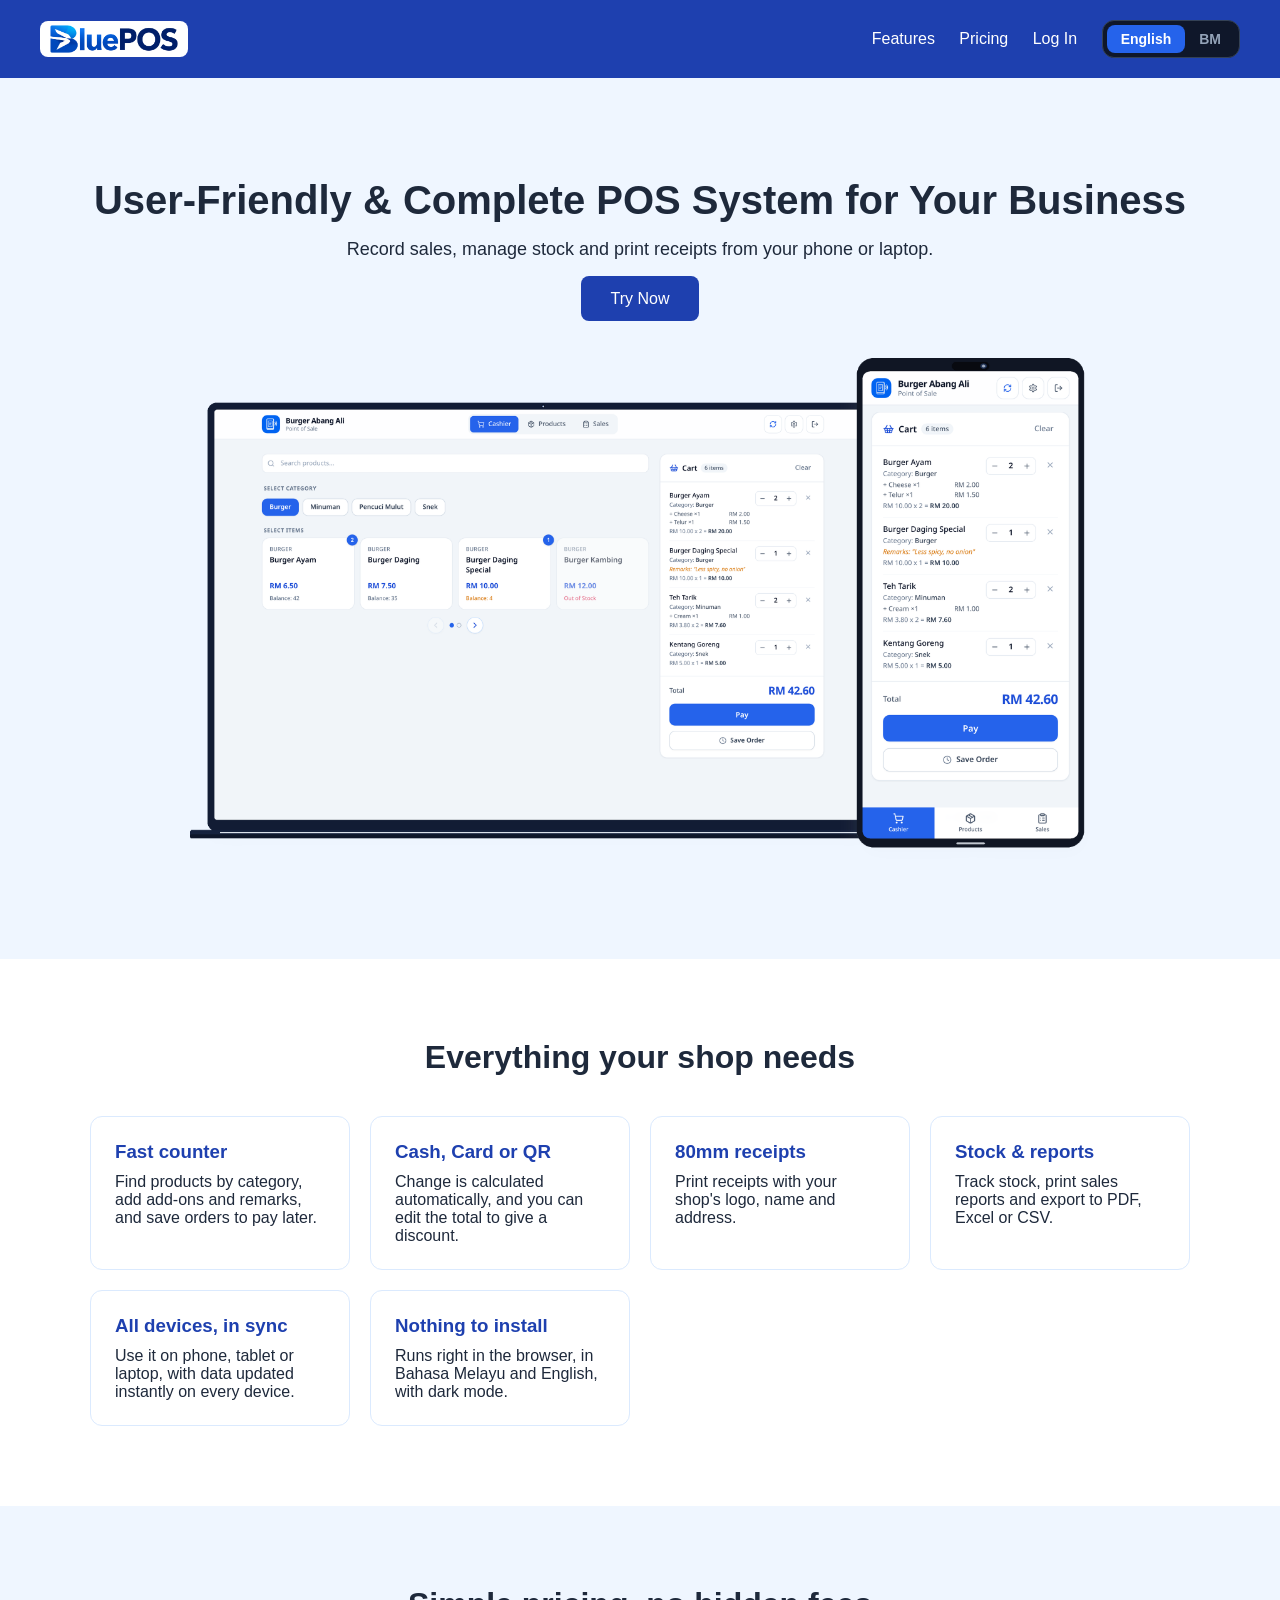
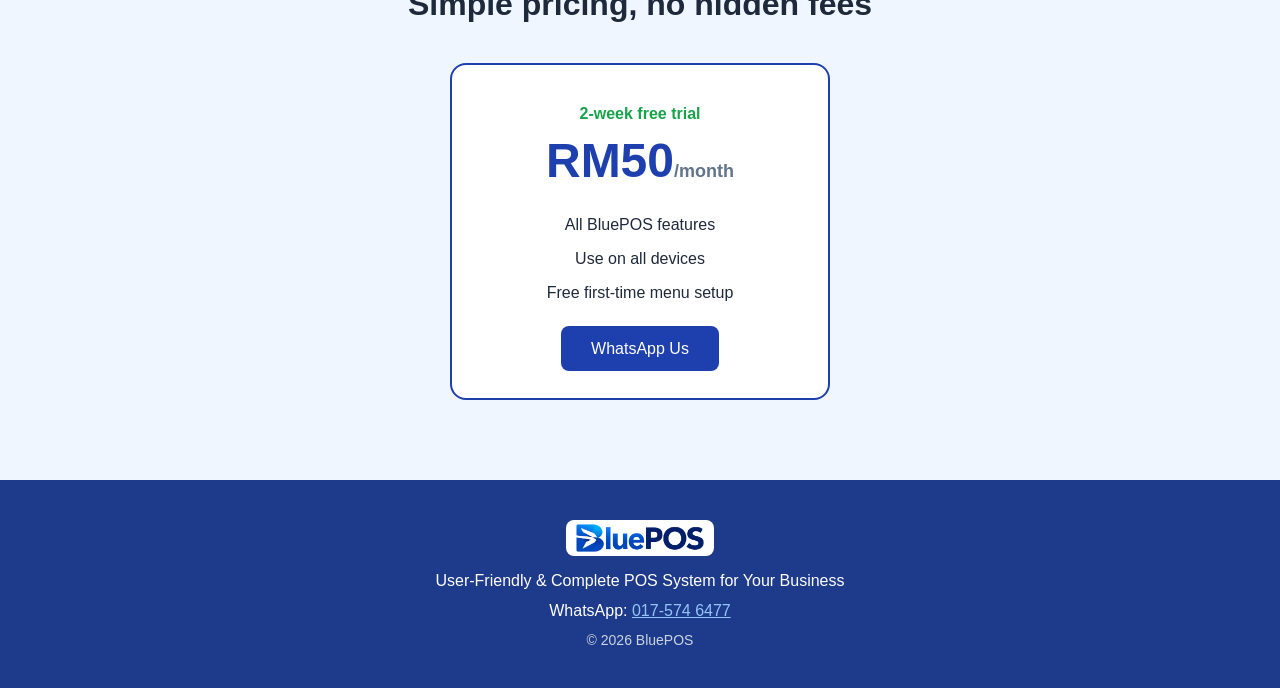
==== index.html @ 824d568f "Update index.html" ====
<!DOCTYPE html>
<html lang="ms">
<head>
  <meta charset="UTF-8">
  <meta name="viewport" content="width=device-width, initial-scale=1.0">
  <title>BluePOS Website</title>
  <link rel="icon" type="image/png" href="images/favicon.png">
  <meta name="description" content="User-Friendly & Complete POS System for Your Business">
  <meta property="og:title" content="BluePOS - User-Friendly & Complete POS System">
  <meta property="og:description" content="Record sales, manage stock and print receipts. Free 2-week trial.">
  <meta property="og:image" content="https://bluepos-website.pages.dev/images/favicon.png">
  <meta property="og:url" content="https://bluepos-website.pages.dev">
  <meta property="og:type" content="website">
  <link rel="stylesheet" href="style.css">
</head>
<body>

  <header>
    <a href="#" class="link-logo">
      <img src="images/bluepos-wordmark.png" alt="BluePOS" class="logo">
    </a>
    <nav>
      <a href="#ciri" data-ms="Ciri-ciri" data-en="Features">Ciri-ciri</a>
      <a href="#harga" data-ms="Harga" data-en="Pricing">Harga</a>
      <a href="https://bluepos.pages.dev/" data-ms="Log Masuk" data-en="Log In">Log Masuk</a>
      <div class="pilih-bahasa">
        <button data-lang="en">English</button>
        <button data-lang="ms">BM</button>
      </div>
    </nav>
  </header>

  <section class="hero">
    <h1 data-ms="Sistem POS Mesra Pengguna & Lengkap untuk Bisnes Anda" data-en="User-Friendly & Complete POS System for Your Business">Sistem POS Mesra Pengguna &amp; Lengkap untuk Bisnes Anda</h1>
    <p data-ms="Rekod jualan, urus stok dan cetak resit terus dari telefon atau laptop." data-en="Record sales, manage stock and print receipts from your phone or laptop.">Rekod jualan, urus stok dan cetak resit terus dari telefon atau laptop.</p>
    <a href="https://bluepos.pages.dev/" class="butang" data-ms="Cuba Sekarang" data-en="Try Now">Cuba Sekarang</a>
    <img src="images/hero-devices-en.png" data-src-ms="images/hero-devices.png" data-src-en="images/hero-devices-en.png" alt="BluePOS on laptop and phone" class="gambar-hero">
  </section>

  <section id="ciri" class="ciri">
    <h2 data-ms="Semua yang kedai awak perlukan" data-en="Everything your shop needs">Semua yang kedai awak perlukan</h2>
    <div class="grid">
      <div class="kotak">
        <h3 data-ms="Kaunter pantas" data-en="Fast counter">Kaunter pantas</h3>
        <p data-ms="Cari produk ikut kategori, tambah add-on dan catatan, dan simpan pesanan untuk bayar kemudian." data-en="Find products by category, add add-ons and remarks, and save orders to pay later.">Cari produk ikut kategori, tambah add-on dan catatan, dan simpan pesanan untuk bayar kemudian.</p>
      </div>
      <div class="kotak">
        <h3 data-ms="Tunai, Kad atau QR" data-en="Cash, Card or QR">Tunai, Kad atau QR</h3>
        <p data-ms="Baki dikira automatik, dan awak boleh ubah jumlah untuk beri diskaun." data-en="Change is calculated automatically, and you can edit the total to give a discount.">Baki dikira automatik, dan awak boleh ubah jumlah untuk beri diskaun.</p>
      </div>
      <div class="kotak">
        <h3 data-ms="Resit 80mm" data-en="80mm receipts">Resit 80mm</h3>
        <p data-ms="Cetak resit dengan logo, nama dan alamat kedai awak." data-en="Print receipts with your shop's logo, name and address.">Cetak resit dengan logo, nama dan alamat kedai awak.</p>
      </div>
      <div class="kotak">
        <h3 data-ms="Stok & laporan" data-en="Stock & reports">Stok &amp; laporan</h3>
        <p data-ms="Pantau baki stok, cetak laporan jualan dan export ke PDF, Excel atau CSV." data-en="Track stock, print sales reports and export to PDF, Excel or CSV.">Pantau baki stok, cetak laporan jualan dan export ke PDF, Excel atau CSV.</p>
      </div>
      <div class="kotak">
        <h3 data-ms="Semua peranti, serentak" data-en="All devices, in sync">Semua peranti, serentak</h3>
        <p data-ms="Guna di telefon, tablet atau laptop, dan data dikemas kini terus di semua peranti." data-en="Use it on phone, tablet or laptop, with data updated instantly on every device.">Guna di telefon, tablet atau laptop, dan data dikemas kini terus di semua peranti.</p>
      </div>
      <div class="kotak">
        <h3 data-ms="Tak perlu install" data-en="Nothing to install">Tak perlu install</h3>
        <p data-ms="Buka terus dalam browser, ada Bahasa Melayu dan English, dan ada mod gelap." data-en="Runs right in the browser, in Bahasa Melayu and English, with dark mode.">Buka terus dalam browser, ada Bahasa Melayu dan English, dan ada mod gelap.</p>
      </div>
    </div>
  </section>

  <section id="harga" class="harga">
    <h2 data-ms="Harga mudah, tiada caj tersembunyi" data-en="Simple pricing, no hidden fees">Harga mudah, tiada caj tersembunyi</h2>
    <div class="kad-harga">
      <p class="percuma" data-ms="Percubaan percuma 2 minggu" data-en="2-week free trial">Percubaan percuma 2 minggu</p>
      <p class="nilai">RM50<span data-ms="/bulan" data-en="/month">/bulan</span></p>
      <ul>
        <li data-ms="Semua ciri BluePOS" data-en="All BluePOS features">Semua ciri BluePOS</li>
        <li data-ms="Guna di semua peranti" data-en="Use on all devices">Guna di semua peranti</li>
        <li data-ms="Setup menu kali pertama secara percuma" data-en="Free first-time menu setup">Setup menu kali pertama secara percuma</li>
      </ul>
      <a href="https://wa.me/60175746477" class="butang" data-ms="WhatsApp Kami" data-en="WhatsApp Us">WhatsApp Kami</a>
    </div>
  </section>

  <footer>
    <img src="images/bluepos-wordmark.png" alt="BluePOS" class="logo">
    <p data-ms="Sistem POS Mesra Pengguna & Lengkap untuk Bisnes Anda" data-en="User-Friendly & Complete POS System for Your Business">Sistem POS Mesra Pengguna &amp; Lengkap untuk Bisnes Anda</p>
    <p>WhatsApp: <a href="https://wa.me/60175746477">017-574 6477</a></p>
    <p class="hakcipta">© 2026 BluePOS</p>
  </footer>

  <script src="script.js"></script>
</body>
</html>
---- style.css ----
* {
  margin: 0;
  padding: 0;
  box-sizing: border-box;
}

body {
  font-family: Arial, sans-serif;
  color: #1e293b;
}

header {
  display: flex;
  justify-content: space-between;
  align-items: center;
  padding: 20px 40px;
  background: #1e40af;
  color: white;
  position: sticky;
  top: 0;
  z-index: 100;
}

nav a {
  color: white;
  text-decoration: none;
  margin-left: 20px;
}

.pilih-bahasa {
  display: inline-flex;
  margin-left: 20px;
  background: #0f172a;
  border: 1px solid #334155;
  border-radius: 12px;
  padding: 4px;
}

.pilih-bahasa button {
  background: transparent;
  color: #94a3b8;
  border: none;
  padding: 6px 14px;
  border-radius: 8px;
  cursor: pointer;
  font-weight: bold;
  font-size: 14px;
}

.pilih-bahasa button.aktif {
  background: #2563eb;
  color: white;
}

.hero {
  text-align: center;
  padding: 100px 20px;
  background: #eff6ff;
}

.hero h1 {
  font-size: 40px;
  margin-bottom: 16px;
}

.hero p {
  font-size: 18px;
  margin-bottom: 30px;
}

.butang {
  background: #1e40af;
  color: white;
  padding: 14px 30px;
  border-radius: 8px;
  text-decoration: none;
}

.ciri {
  padding: 80px 40px;
  text-align: center;
}

.ciri h2 {
  font-size: 32px;
  margin-bottom: 40px;
}

.grid {
  display: grid;
  grid-template-columns: repeat(auto-fit, minmax(250px, 1fr));
  gap: 20px;
  max-width: 1100px;
  margin: 0 auto;
}

.kotak {
  background: white;
  border: 1px solid #dbeafe;
  border-radius: 12px;
  padding: 24px;
  text-align: left;
}

.kotak h3 {
  color: #1e40af;
  margin-bottom: 10px;
}
.logo {
  height: 36px;
  background: white;
  padding: 4px 10px;
  border-radius: 8px;
}

.gambar-hero {
  display: block;
  max-width: 900px;
  width: 100%;
  margin: 50px auto 0;
}
.harga {
  padding: 80px 20px;
  text-align: center;
  background: #eff6ff;
}

.harga h2 {
  font-size: 32px;
  margin-bottom: 40px;
}

.kad-harga {
  background: white;
  max-width: 380px;
  margin: 0 auto;
  padding: 40px 30px;
  border-radius: 16px;
  border: 2px solid #1e40af;
}

.percuma {
  color: #16a34a;
  font-weight: bold;
  margin-bottom: 10px;
}

.nilai {
  font-size: 48px;
  font-weight: bold;
  color: #1e40af;
  margin-bottom: 20px;
}

.nilai span {
  font-size: 18px;
  color: #64748b;
}

.kad-harga ul {
  list-style: none;
  margin-bottom: 30px;
}

.kad-harga li {
  padding: 8px 0;
}
footer {
  background: #1e3a8a;
  color: white;
  text-align: center;
  padding: 40px 20px;
}

footer p {
  margin-top: 12px;
}

footer a {
  color: #93c5fd;
}

.hakcipta {
  font-size: 14px;
  color: #cbd5e1;
}
html {
  scroll-behavior: smooth;
}

.link-logo {
  display: flex;
}
@media (max-width: 700px) {
  header {
    padding: 12px 16px;
  }

  nav {
    display: flex;
    align-items: center;
  }

  nav a {
    display: none;
  }

  .logo {
    height: 30px;
  }

  .pilih-bahasa {
    margin-left: 0;
  }

  .pilih-bahasa button {
    padding: 5px 10px;
    font-size: 13px;
  }

  .hero {
    padding: 60px 20px;
  }

  .hero h1 {
    font-size: 30px;
  }
}
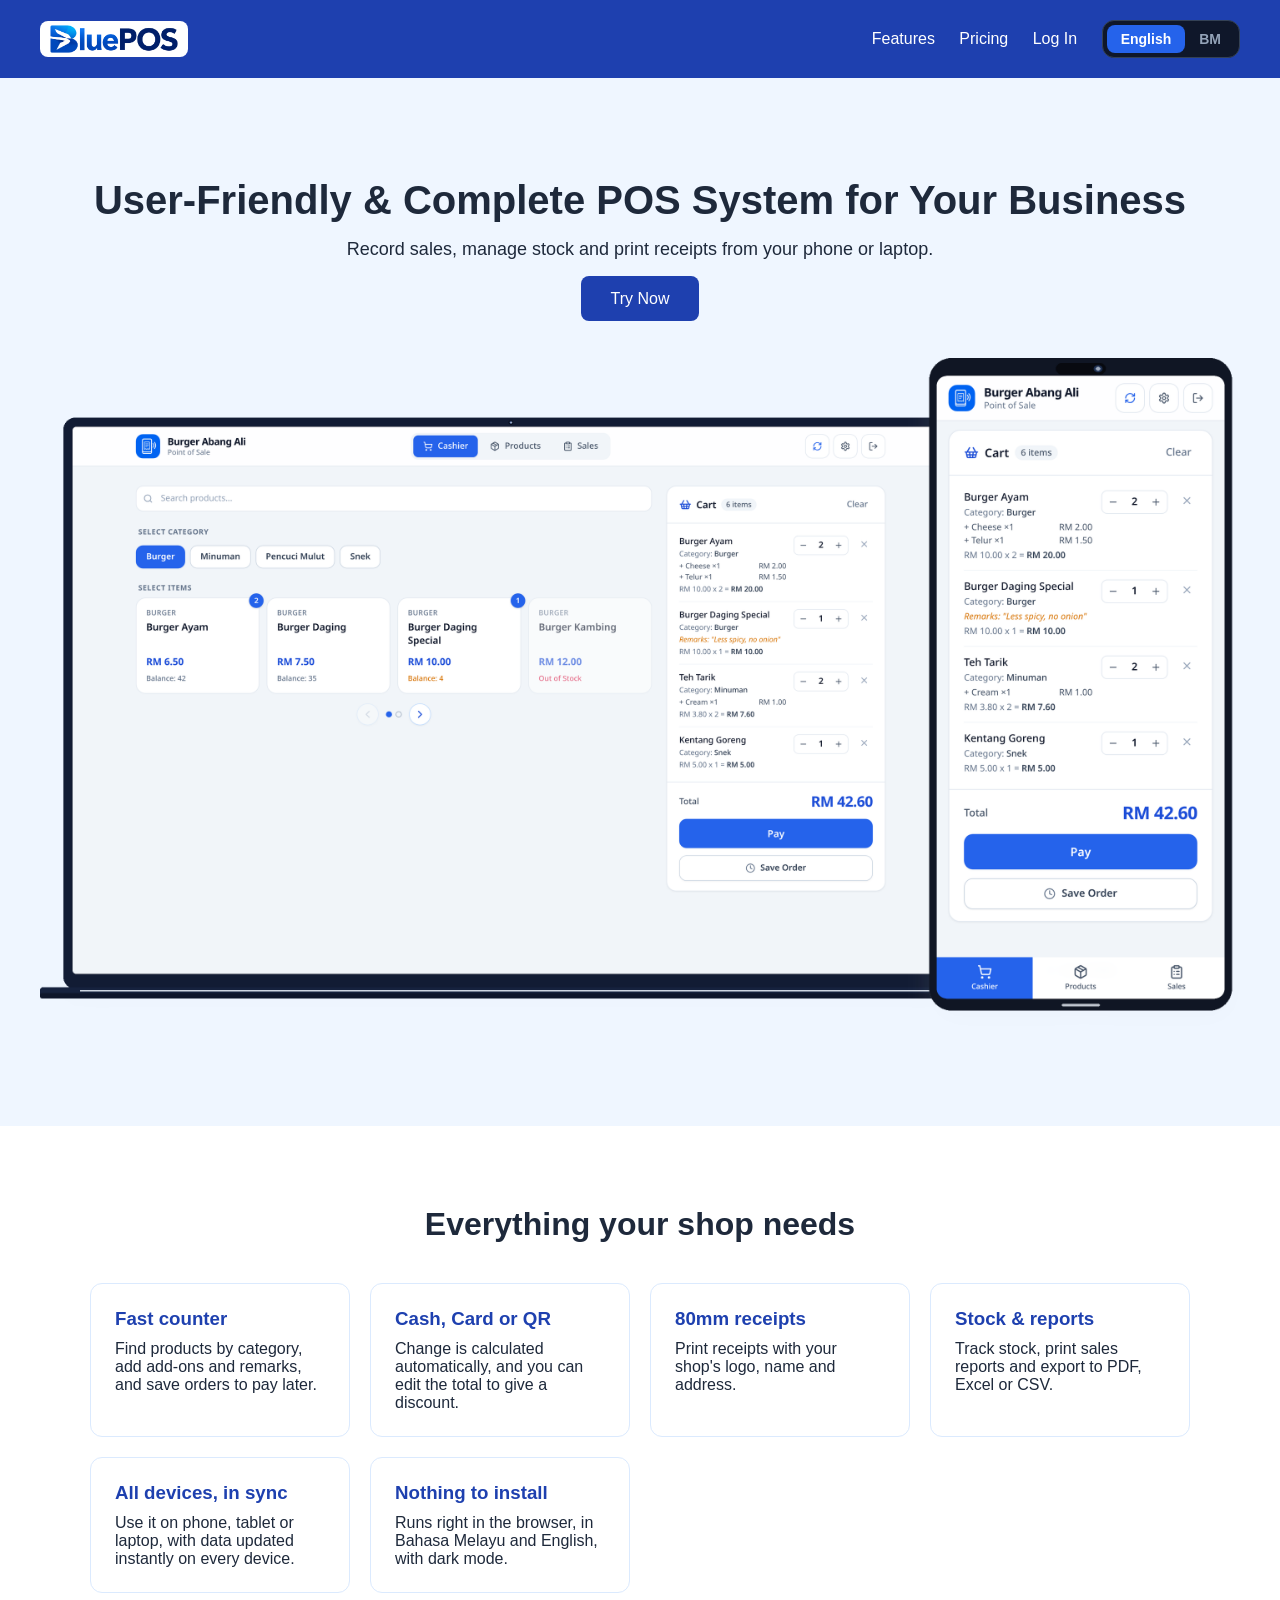
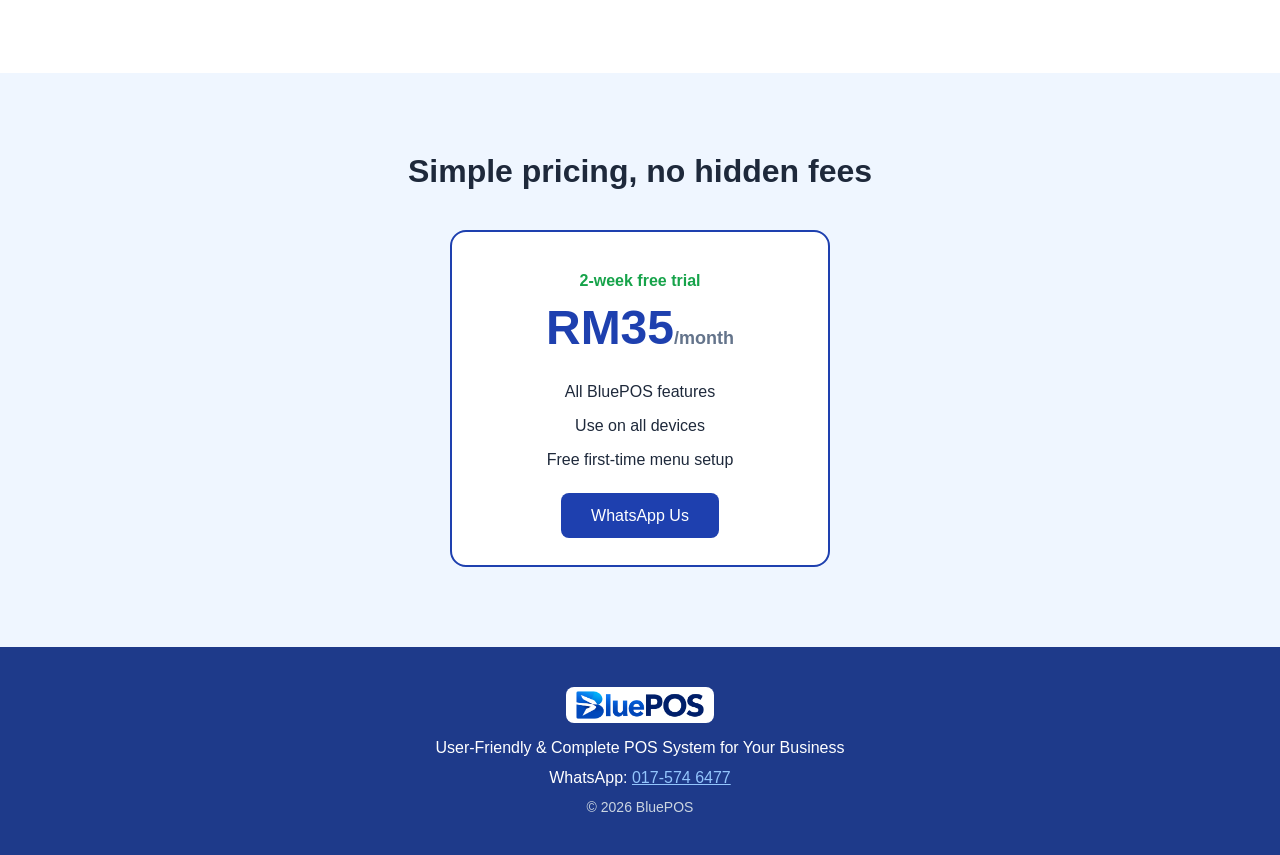
==== commit 870a4c41: "Update index.html" ====
--- a/index.html
+++ b/index.html
@@ -71,7 +71,7 @@
     <h2 data-ms="Harga mudah, tiada caj tersembunyi" data-en="Simple pricing, no hidden fees">Harga mudah, tiada caj tersembunyi</h2>
     <div class="kad-harga">
       <p class="percuma" data-ms="Percubaan percuma 2 minggu" data-en="2-week free trial">Percubaan percuma 2 minggu</p>
-      <p class="nilai">RM50<span data-ms="/bulan" data-en="/month">/bulan</span></p>
+      <p class="nilai">RM35<span data-ms="/bulan" data-en="/month">/bulan</span></p>
       <ul>
         <li data-ms="Semua ciri BluePOS" data-en="All BluePOS features">Semua ciri BluePOS</li>
         <li data-ms="Guna di semua peranti" data-en="Use on all devices">Guna di semua peranti</li>
--- a/style.css
+++ b/style.css
@@ -115,7 +115,7 @@
 
 .gambar-hero {
   display: block;
-  max-width: 900px;
+  max-width: 1200px;
   width: 100%;
   margin: 50px auto 0;
 }
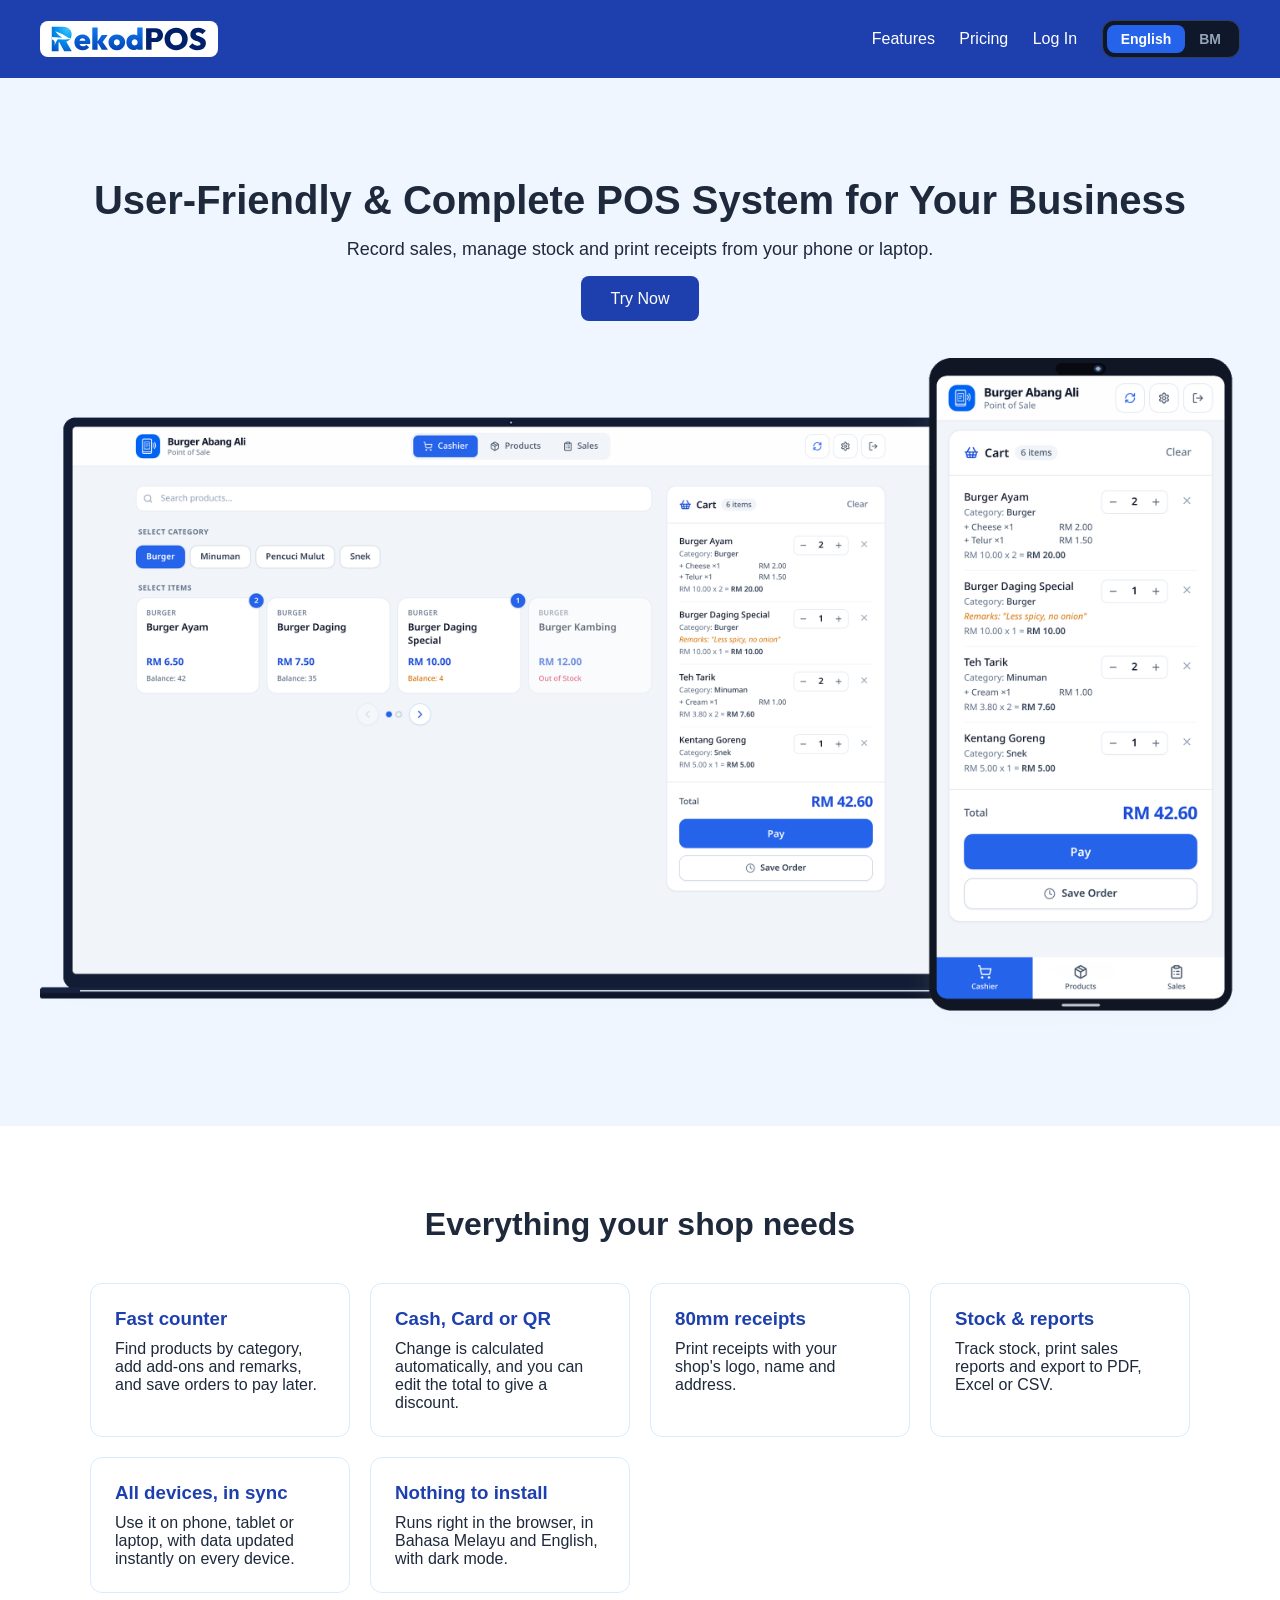
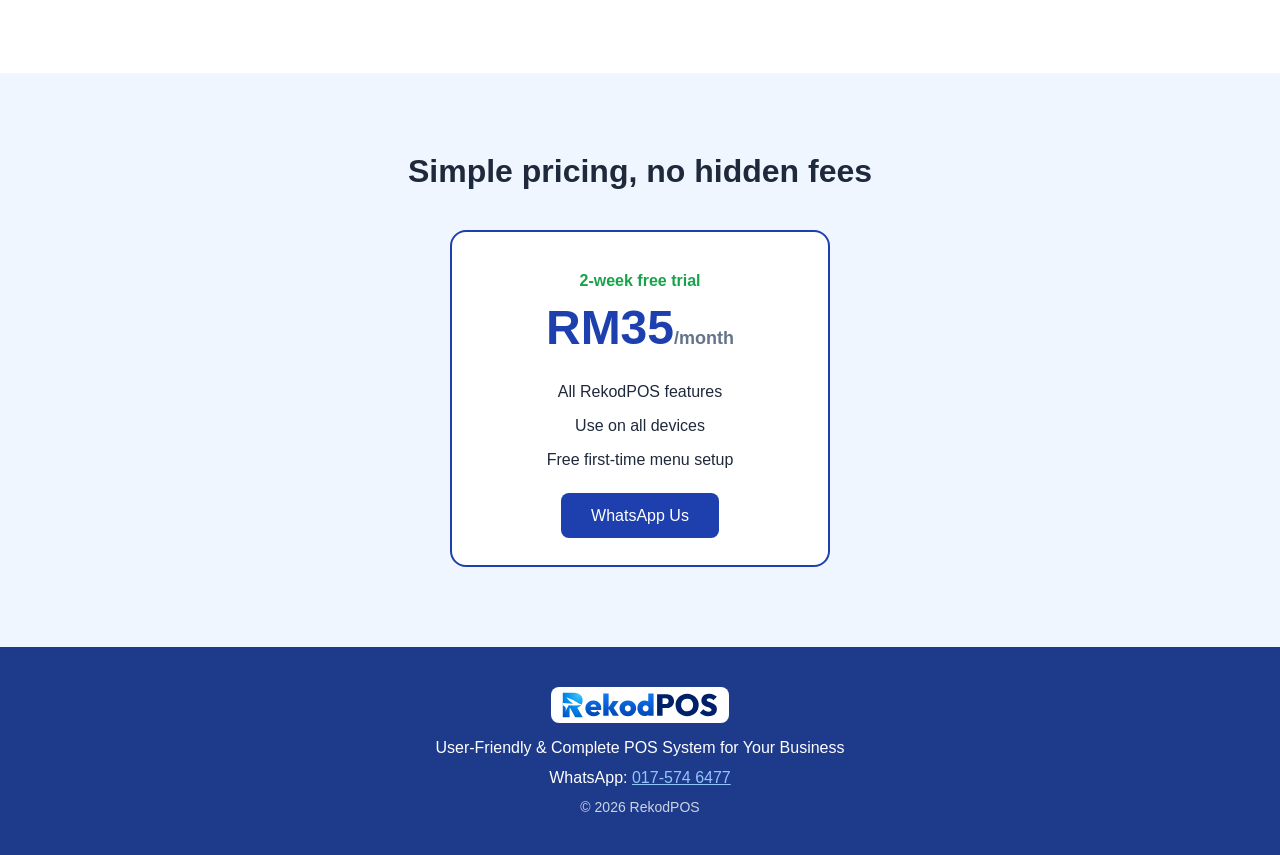
==== commit 15a5d586: "Rebrand the marketing site from BluePOS to RekodPOS. Swap the visible name, logos, favicons, and app" ====
--- a/index.html
+++ b/index.html
@@ -3,12 +3,15 @@
 <head>
   <meta charset="UTF-8">
   <meta name="viewport" content="width=device-width, initial-scale=1.0">
-  <title>BluePOS Website</title>
-  <link rel="icon" type="image/png" href="images/favicon.png">
+  <title>RekodPOS Website</title>
+  <link rel="icon" href="images/favicon.ico" sizes="any">
+  <link rel="icon" type="image/png" sizes="32x32" href="images/favicon-32.png">
+  <link rel="icon" type="image/svg+xml" href="images/rekodpos-icon.svg">
+  <link rel="apple-touch-icon" href="images/apple-touch-icon.png">
   <meta name="description" content="User-Friendly & Complete POS System for Your Business">
-  <meta property="og:title" content="BluePOS - User-Friendly & Complete POS System">
+  <meta property="og:title" content="RekodPOS - User-Friendly & Complete POS System">
   <meta property="og:description" content="Record sales, manage stock and print receipts. Free 2-week trial.">
-  <meta property="og:image" content="https://bluepos-website.pages.dev/images/favicon.png">
+  <meta property="og:image" content="https://bluepos-website.pages.dev/images/logo-512.png">
   <meta property="og:url" content="https://bluepos-website.pages.dev">
   <meta property="og:type" content="website">
   <link rel="stylesheet" href="style.css">
@@ -17,12 +20,12 @@
 
   <header>
     <a href="#" class="link-logo">
-      <img src="images/bluepos-wordmark.png" alt="BluePOS" class="logo">
+      <img src="images/rekodpos-wordmark-light.svg" alt="RekodPOS" class="logo">
     </a>
     <nav>
       <a href="#ciri" data-ms="Ciri-ciri" data-en="Features">Ciri-ciri</a>
       <a href="#harga" data-ms="Harga" data-en="Pricing">Harga</a>
-      <a href="https://bluepos.pages.dev/" data-ms="Log Masuk" data-en="Log In">Log Masuk</a>
+      <a href="https://rekodpos.vercel.app" data-ms="Log Masuk" data-en="Log In">Log Masuk</a>
       <div class="pilih-bahasa">
         <button data-lang="en">English</button>
         <button data-lang="ms">BM</button>
@@ -33,8 +36,8 @@
   <section class="hero">
     <h1 data-ms="Sistem POS Mesra Pengguna & Lengkap untuk Bisnes Anda" data-en="User-Friendly & Complete POS System for Your Business">Sistem POS Mesra Pengguna &amp; Lengkap untuk Bisnes Anda</h1>
     <p data-ms="Rekod jualan, urus stok dan cetak resit terus dari telefon atau laptop." data-en="Record sales, manage stock and print receipts from your phone or laptop.">Rekod jualan, urus stok dan cetak resit terus dari telefon atau laptop.</p>
-    <a href="https://bluepos.pages.dev/" class="butang" data-ms="Cuba Sekarang" data-en="Try Now">Cuba Sekarang</a>
-    <img src="images/hero-devices-en.png" data-src-ms="images/hero-devices.png" data-src-en="images/hero-devices-en.png" alt="BluePOS on laptop and phone" class="gambar-hero">
+    <a href="https://rekodpos.vercel.app" class="butang" data-ms="Cuba Sekarang" data-en="Try Now">Cuba Sekarang</a>
+    <img src="images/hero-devices-en.png" data-src-ms="images/hero-devices.png" data-src-en="images/hero-devices-en.png" alt="RekodPOS on laptop and phone" class="gambar-hero">
   </section>
 
   <section id="ciri" class="ciri">
@@ -73,7 +76,7 @@
       <p class="percuma" data-ms="Percubaan percuma 2 minggu" data-en="2-week free trial">Percubaan percuma 2 minggu</p>
       <p class="nilai">RM35<span data-ms="/bulan" data-en="/month">/bulan</span></p>
       <ul>
-        <li data-ms="Semua ciri BluePOS" data-en="All BluePOS features">Semua ciri BluePOS</li>
+        <li data-ms="Semua ciri RekodPOS" data-en="All RekodPOS features">Semua ciri RekodPOS</li>
         <li data-ms="Guna di semua peranti" data-en="Use on all devices">Guna di semua peranti</li>
         <li data-ms="Setup menu kali pertama secara percuma" data-en="Free first-time menu setup">Setup menu kali pertama secara percuma</li>
       </ul>
@@ -82,10 +85,10 @@
   </section>
 
   <footer>
-    <img src="images/bluepos-wordmark.png" alt="BluePOS" class="logo">
+    <img src="images/rekodpos-wordmark-light.svg" alt="RekodPOS" class="logo">
     <p data-ms="Sistem POS Mesra Pengguna & Lengkap untuk Bisnes Anda" data-en="User-Friendly & Complete POS System for Your Business">Sistem POS Mesra Pengguna &amp; Lengkap untuk Bisnes Anda</p>
     <p>WhatsApp: <a href="https://wa.me/60175746477">017-574 6477</a></p>
-    <p class="hakcipta">© 2026 BluePOS</p>
+    <p class="hakcipta">© 2026 RekodPOS</p>
   </footer>
 
   <script src="script.js"></script>
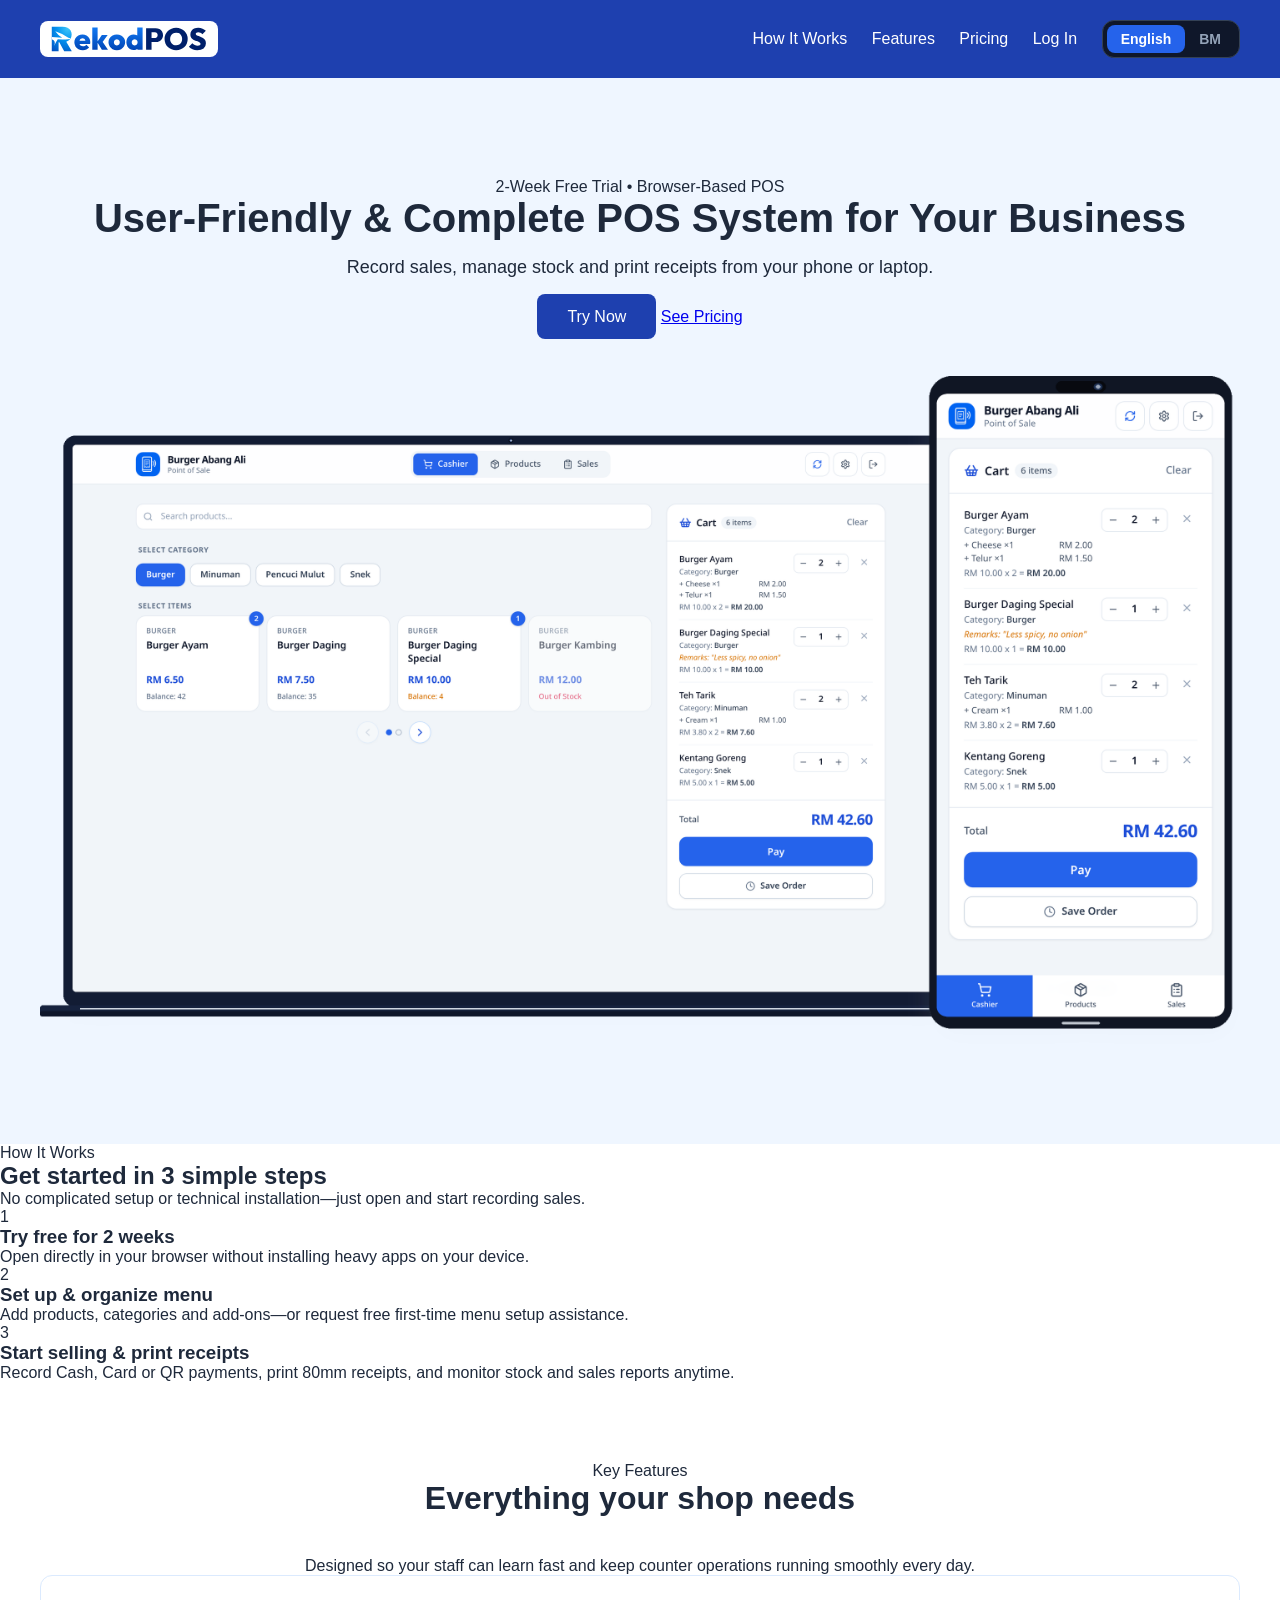
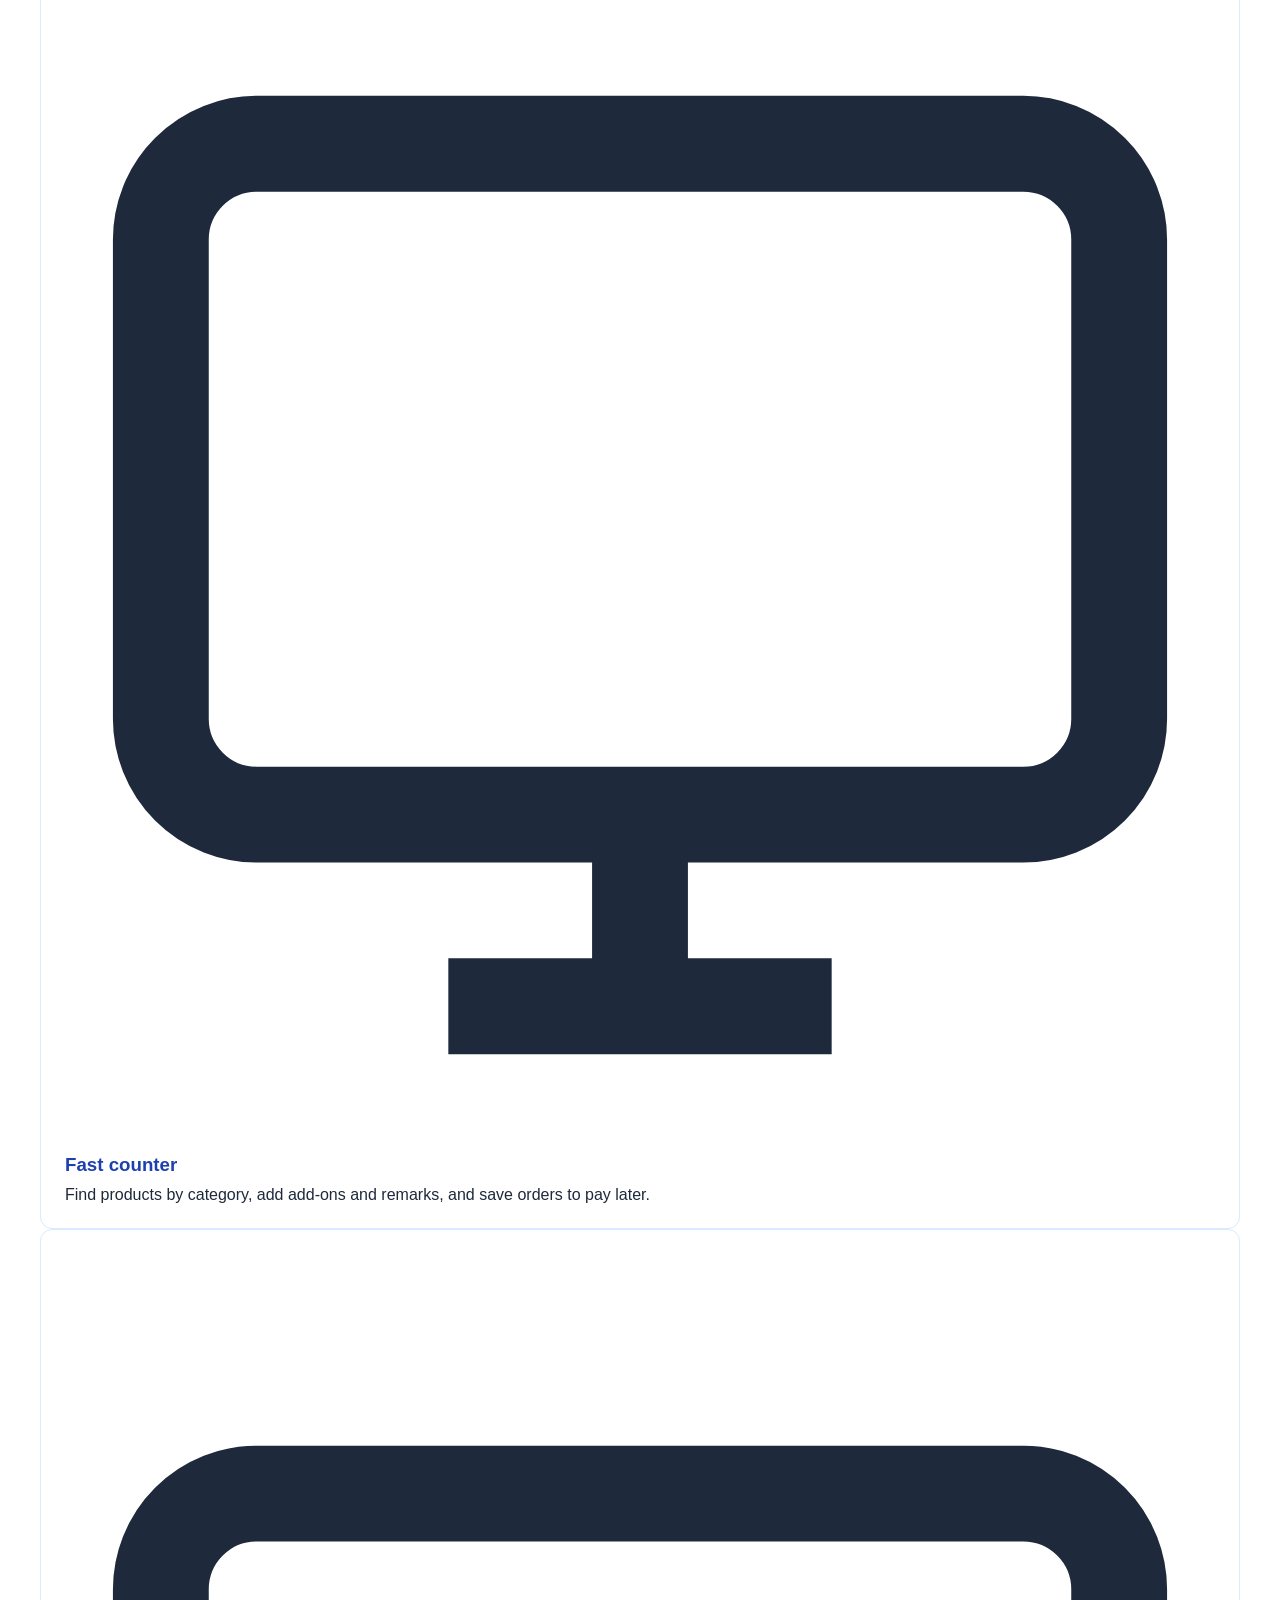
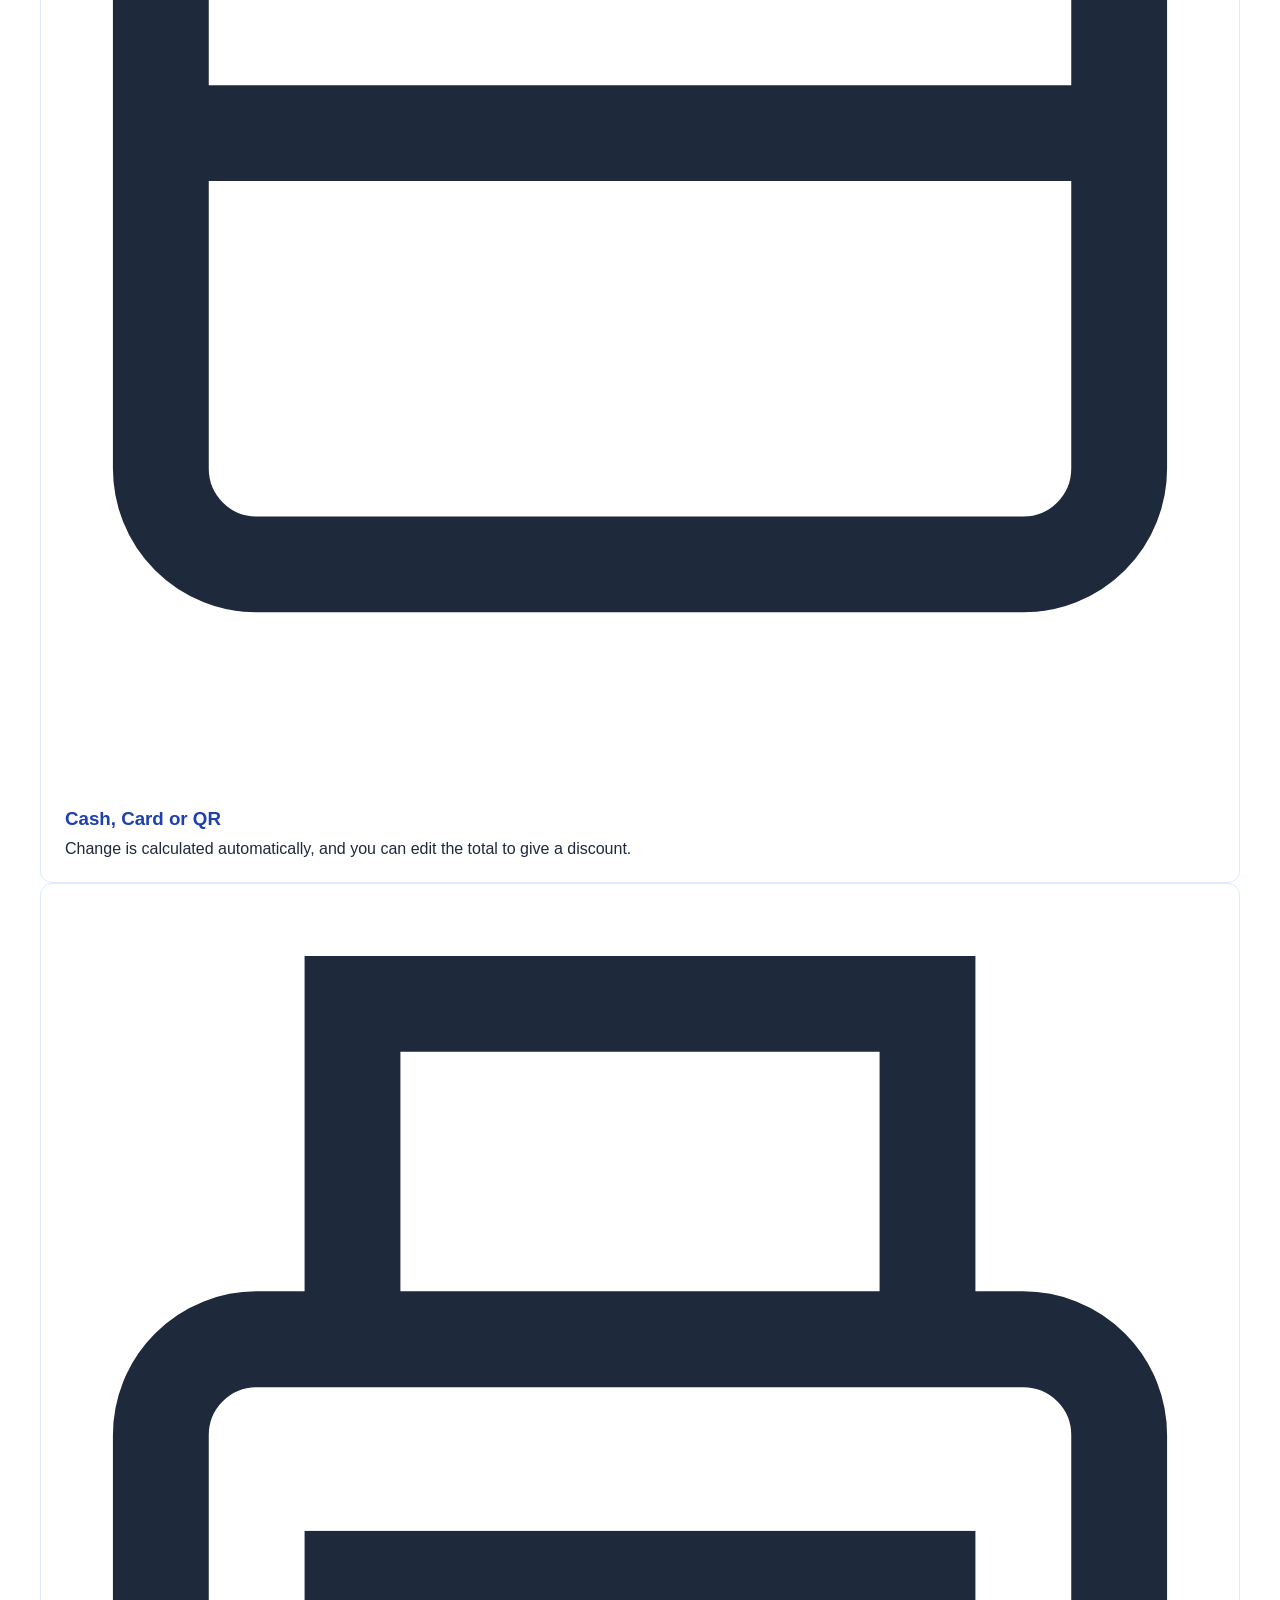
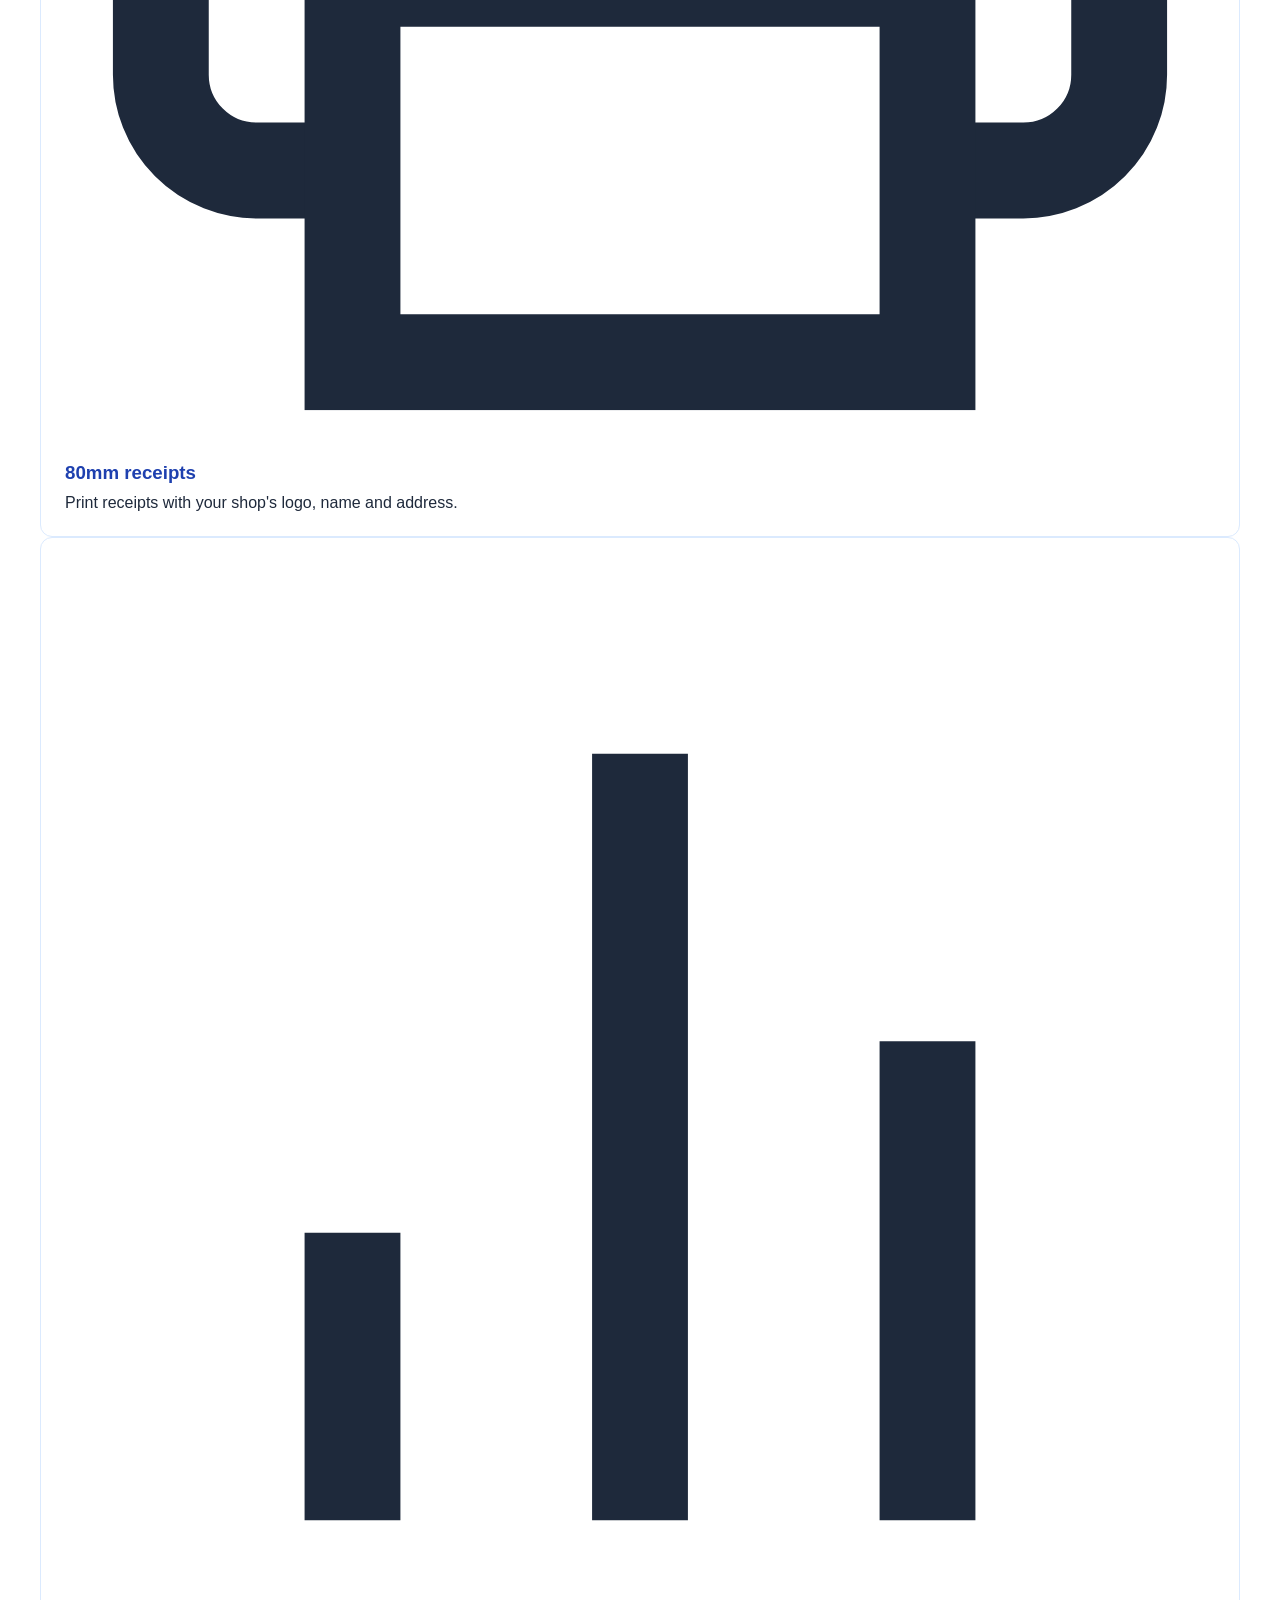
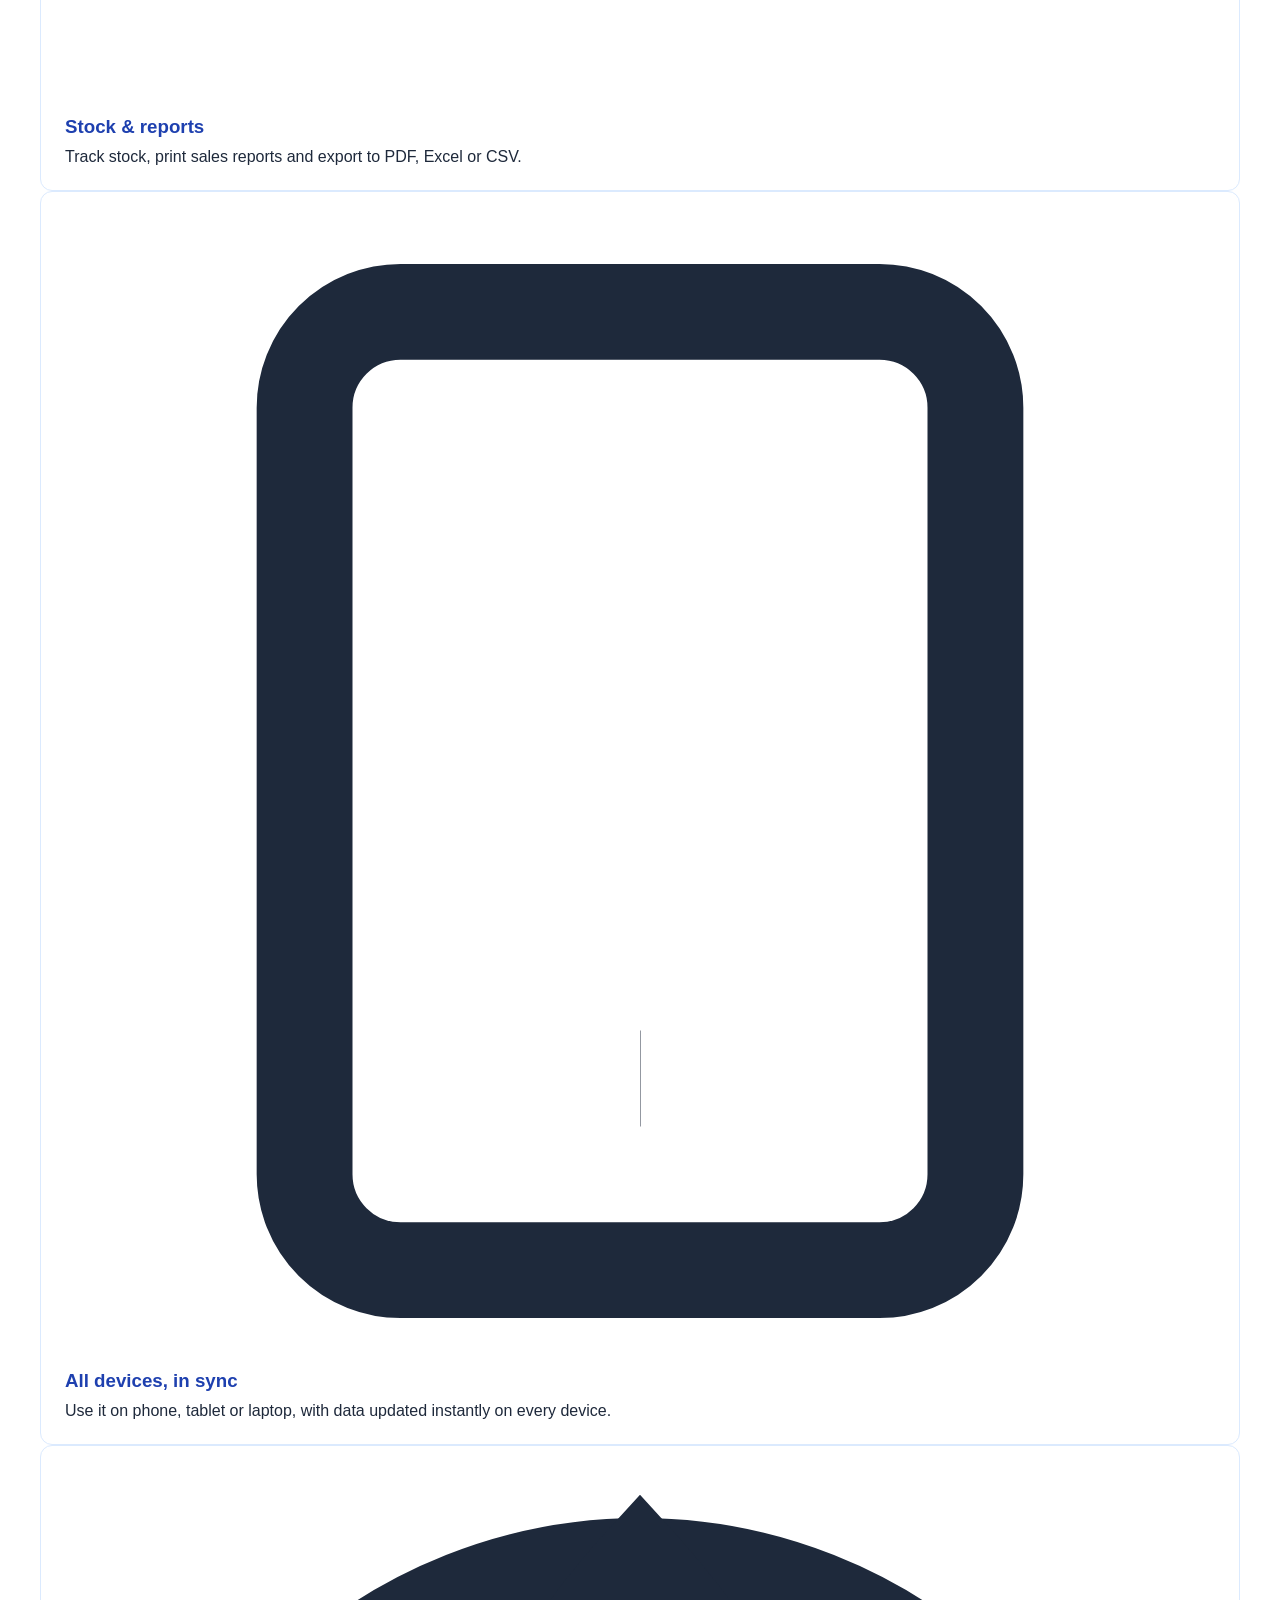
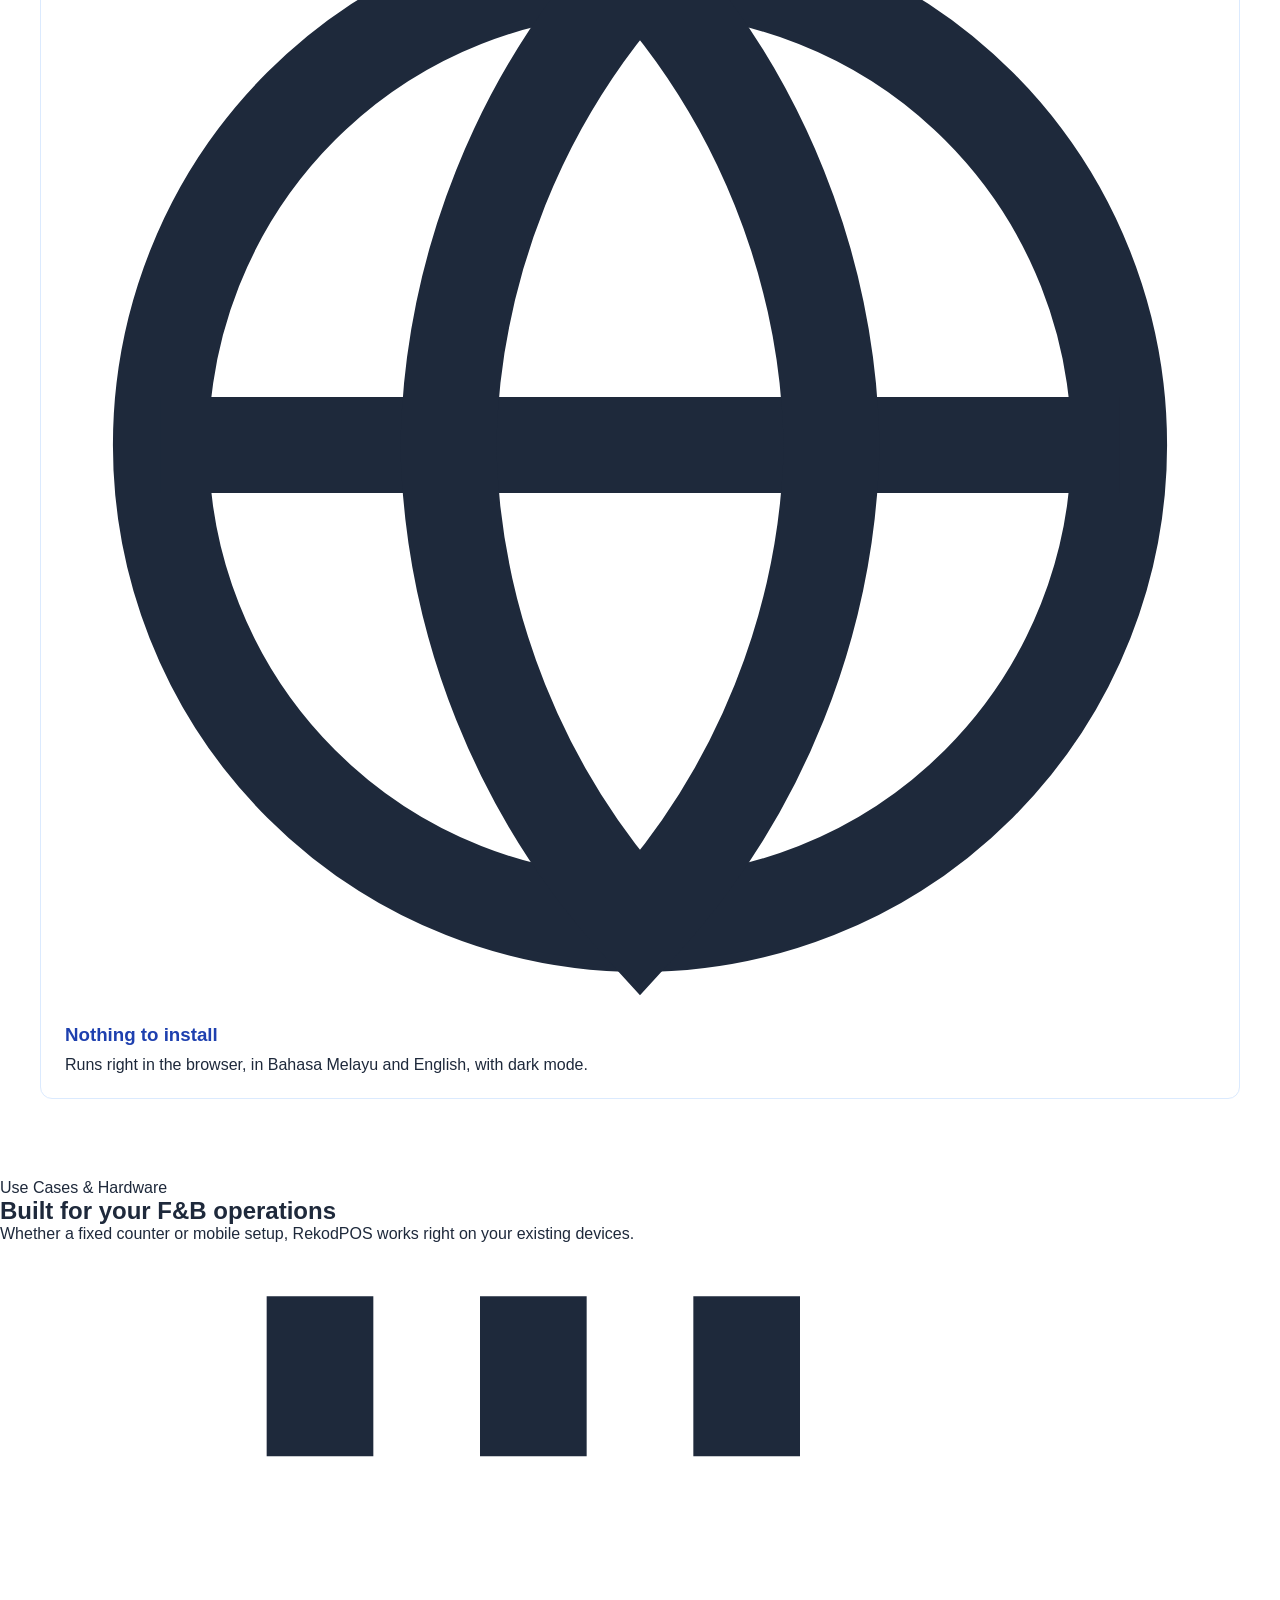
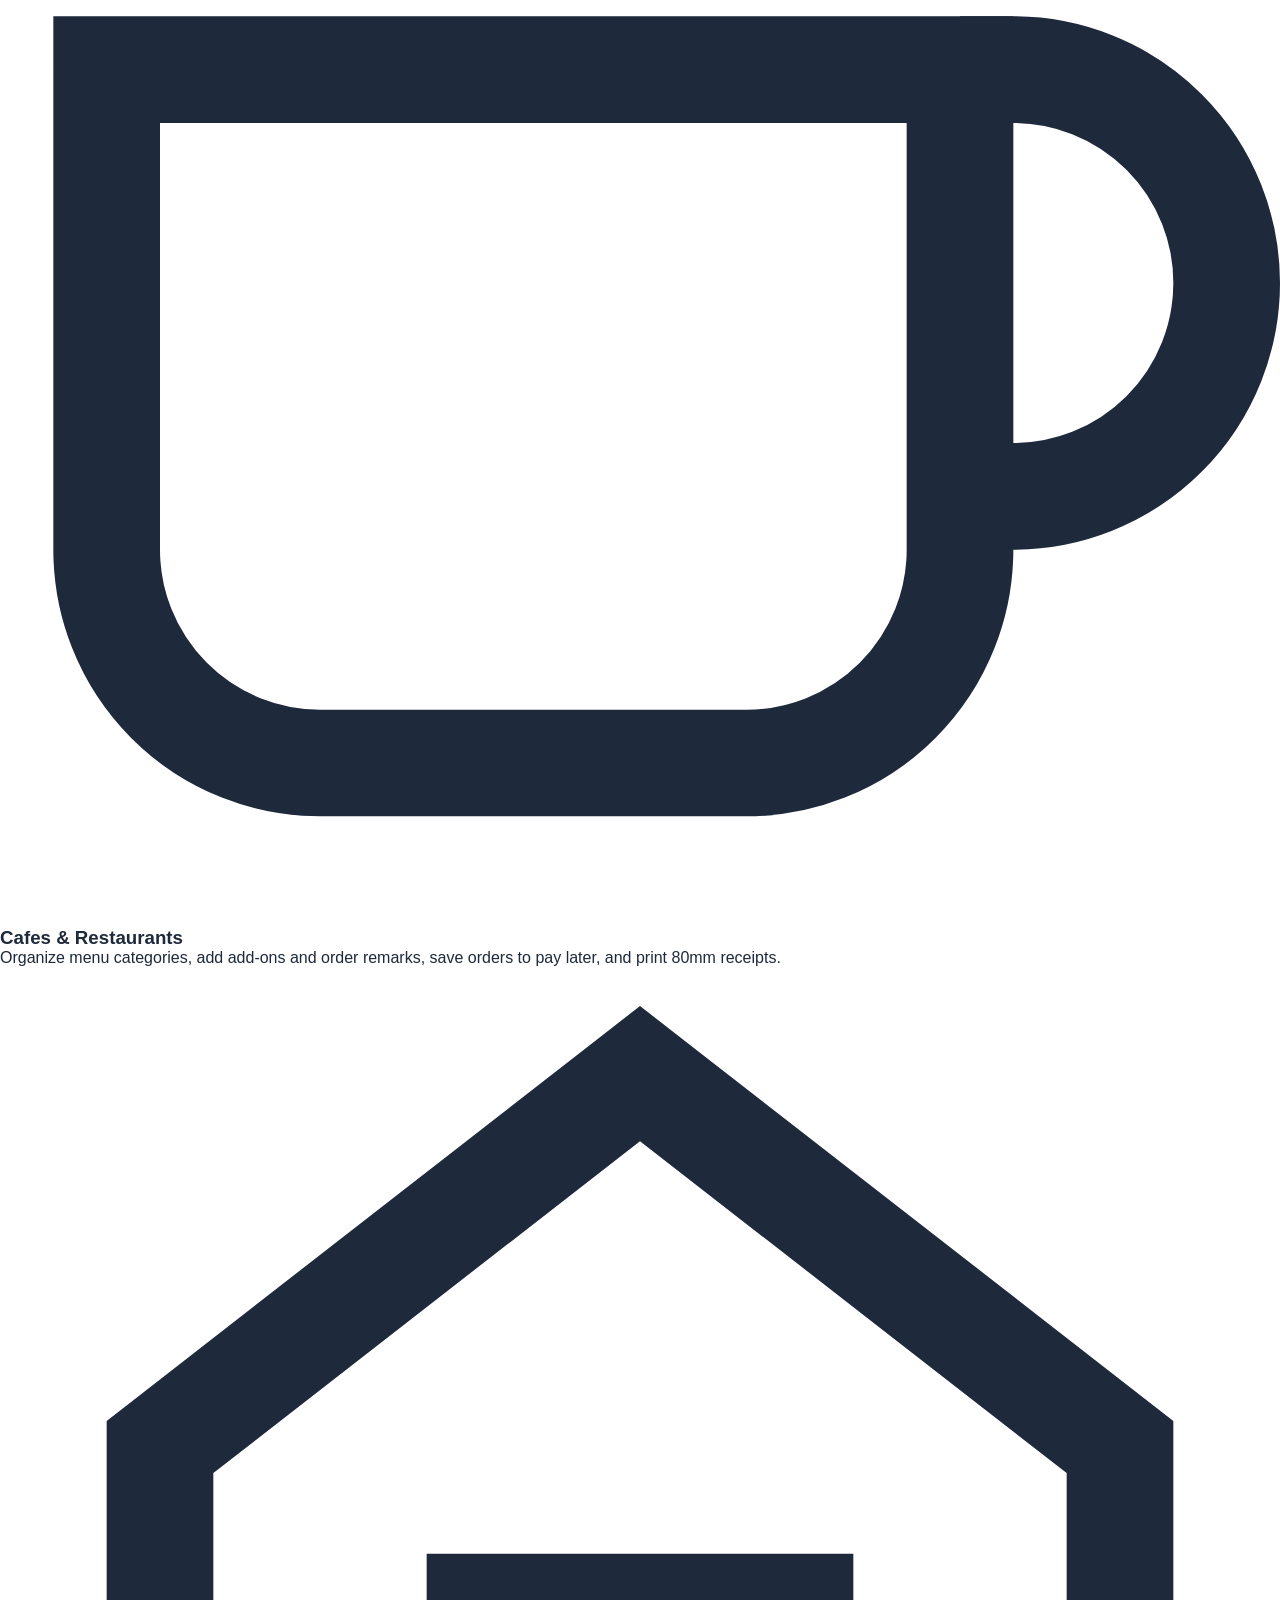
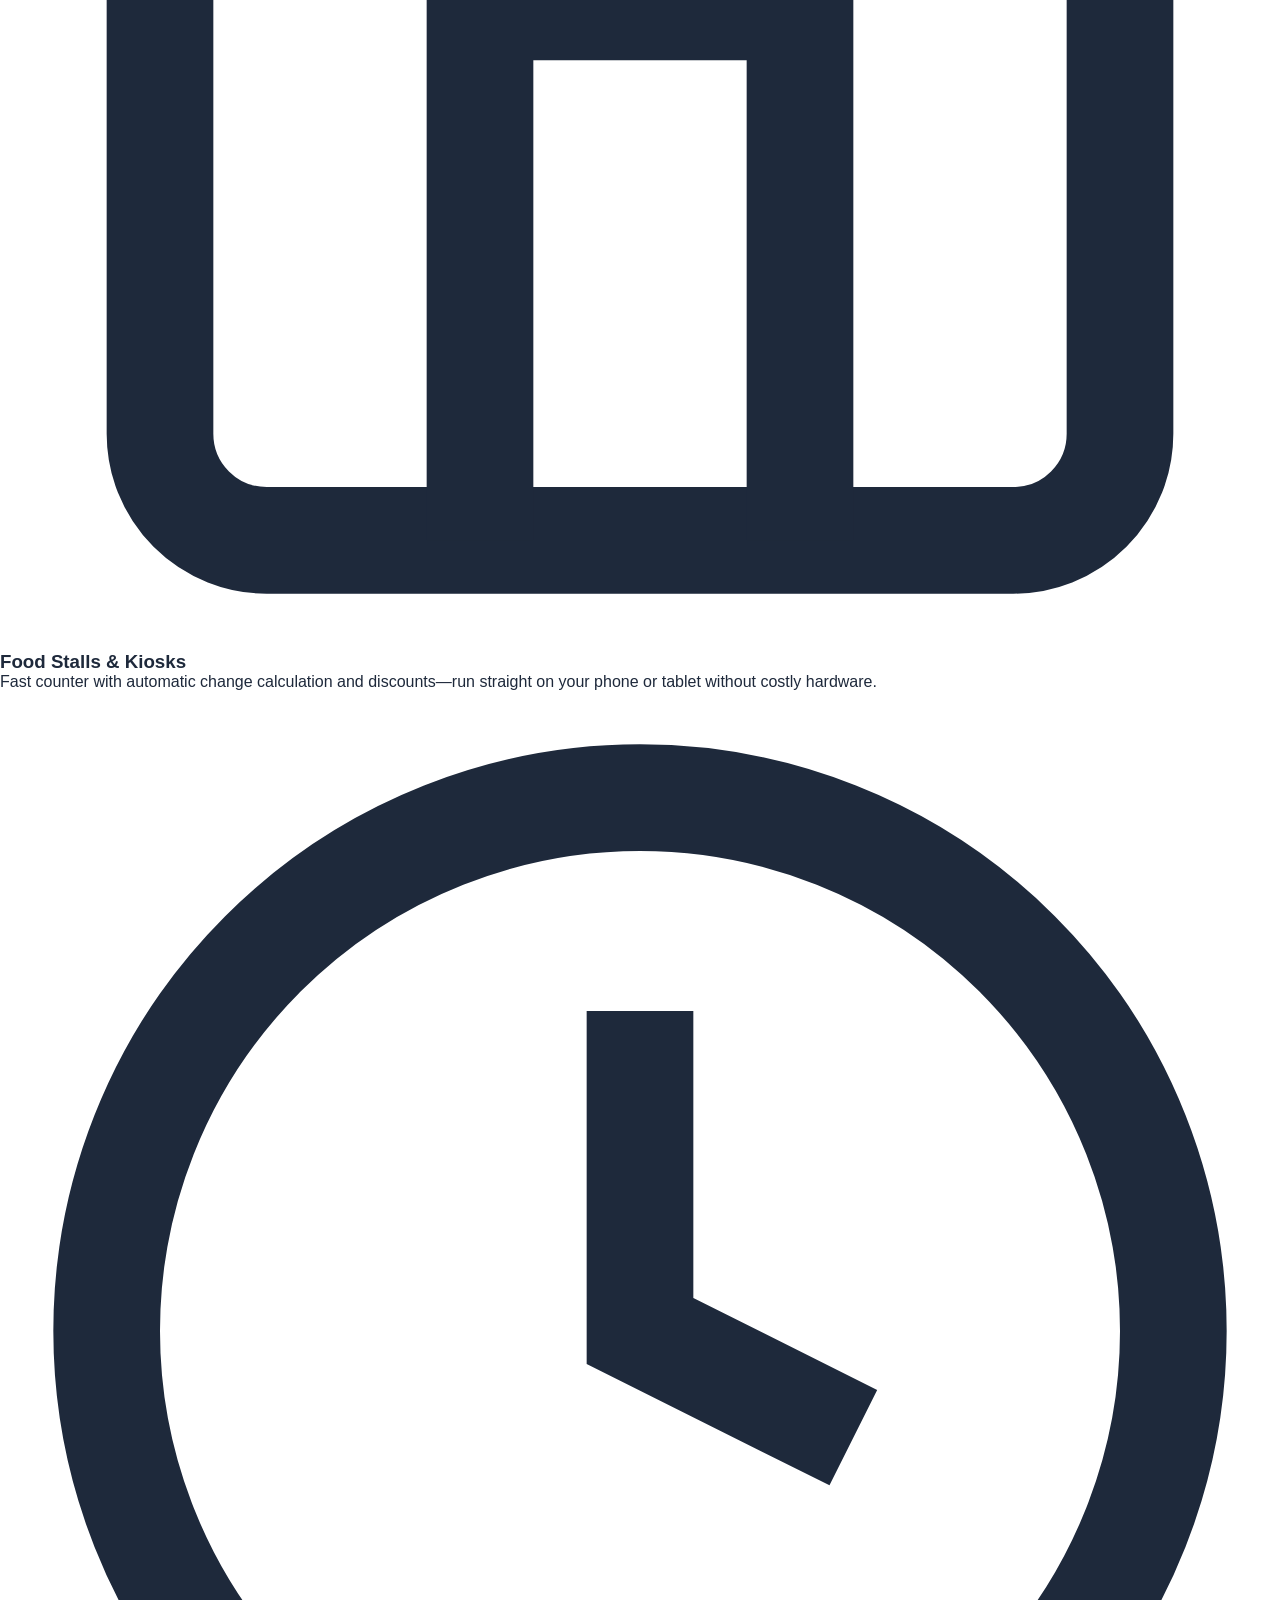
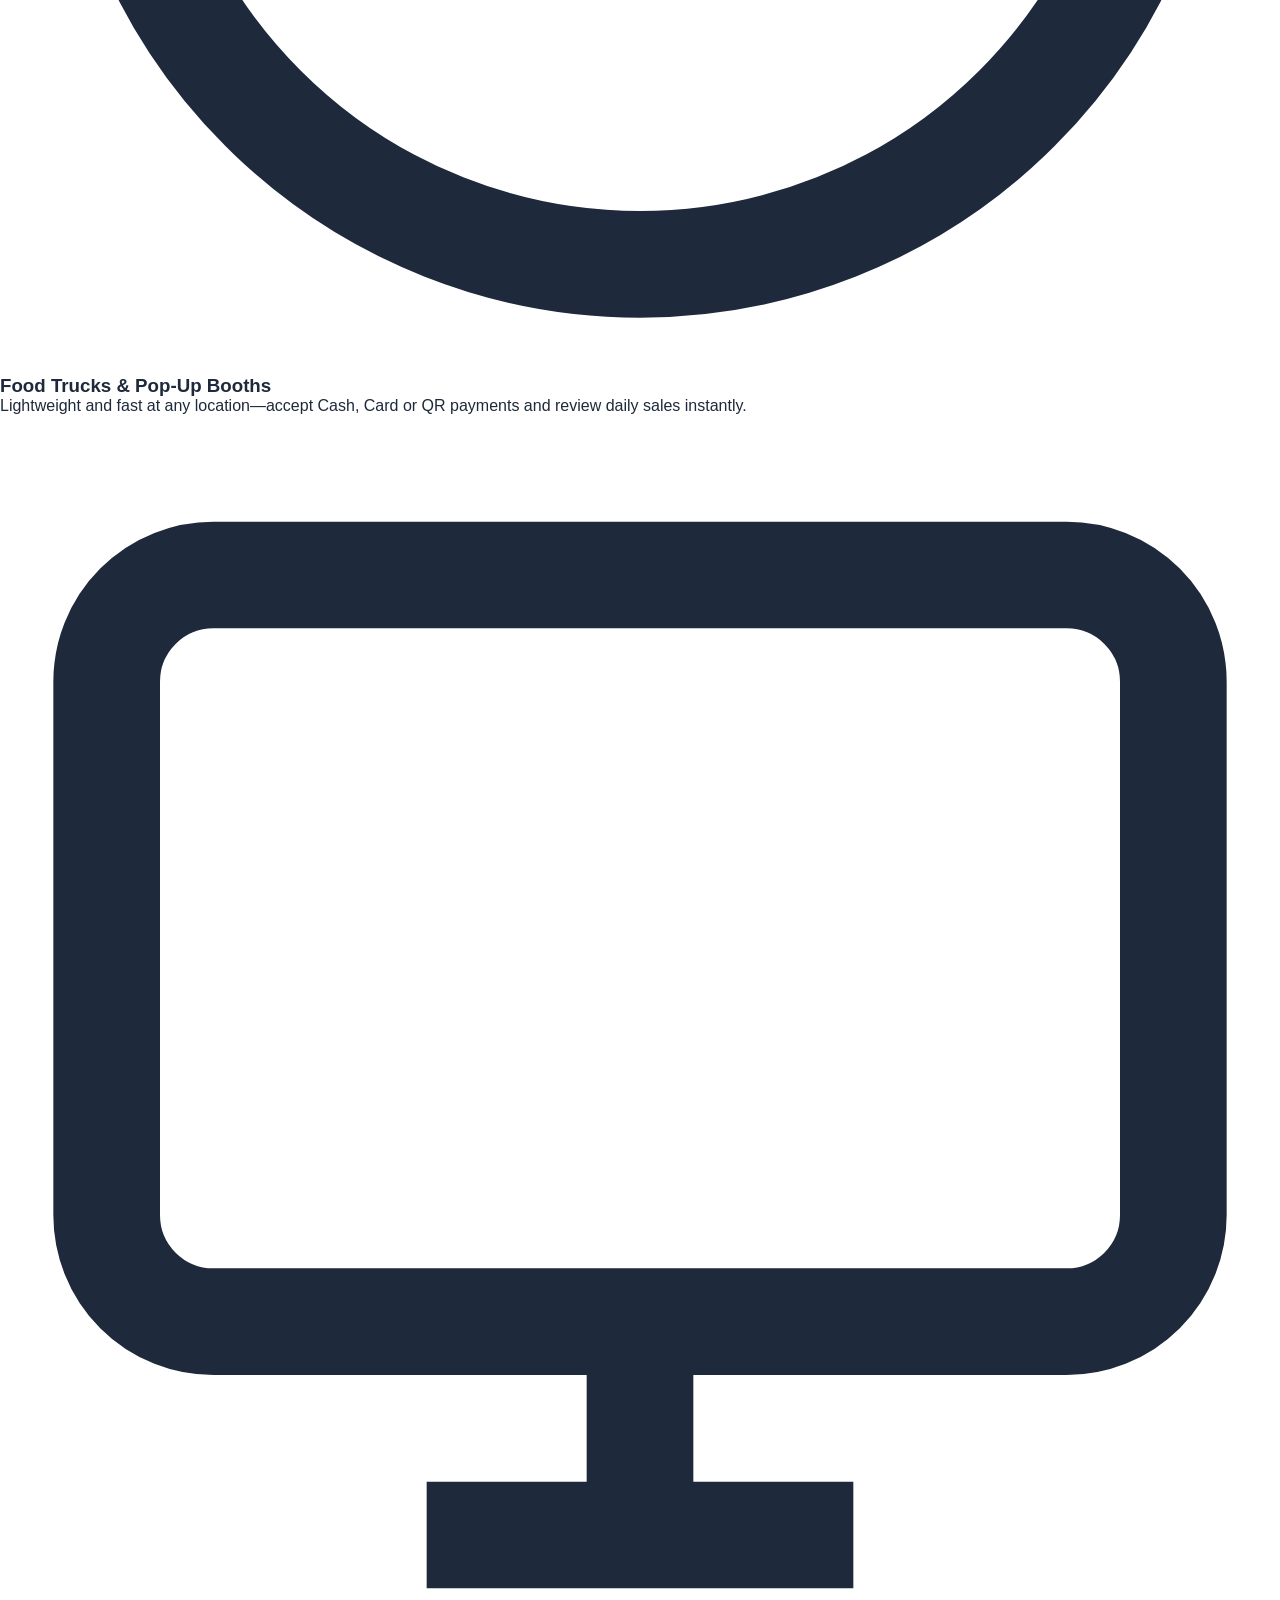
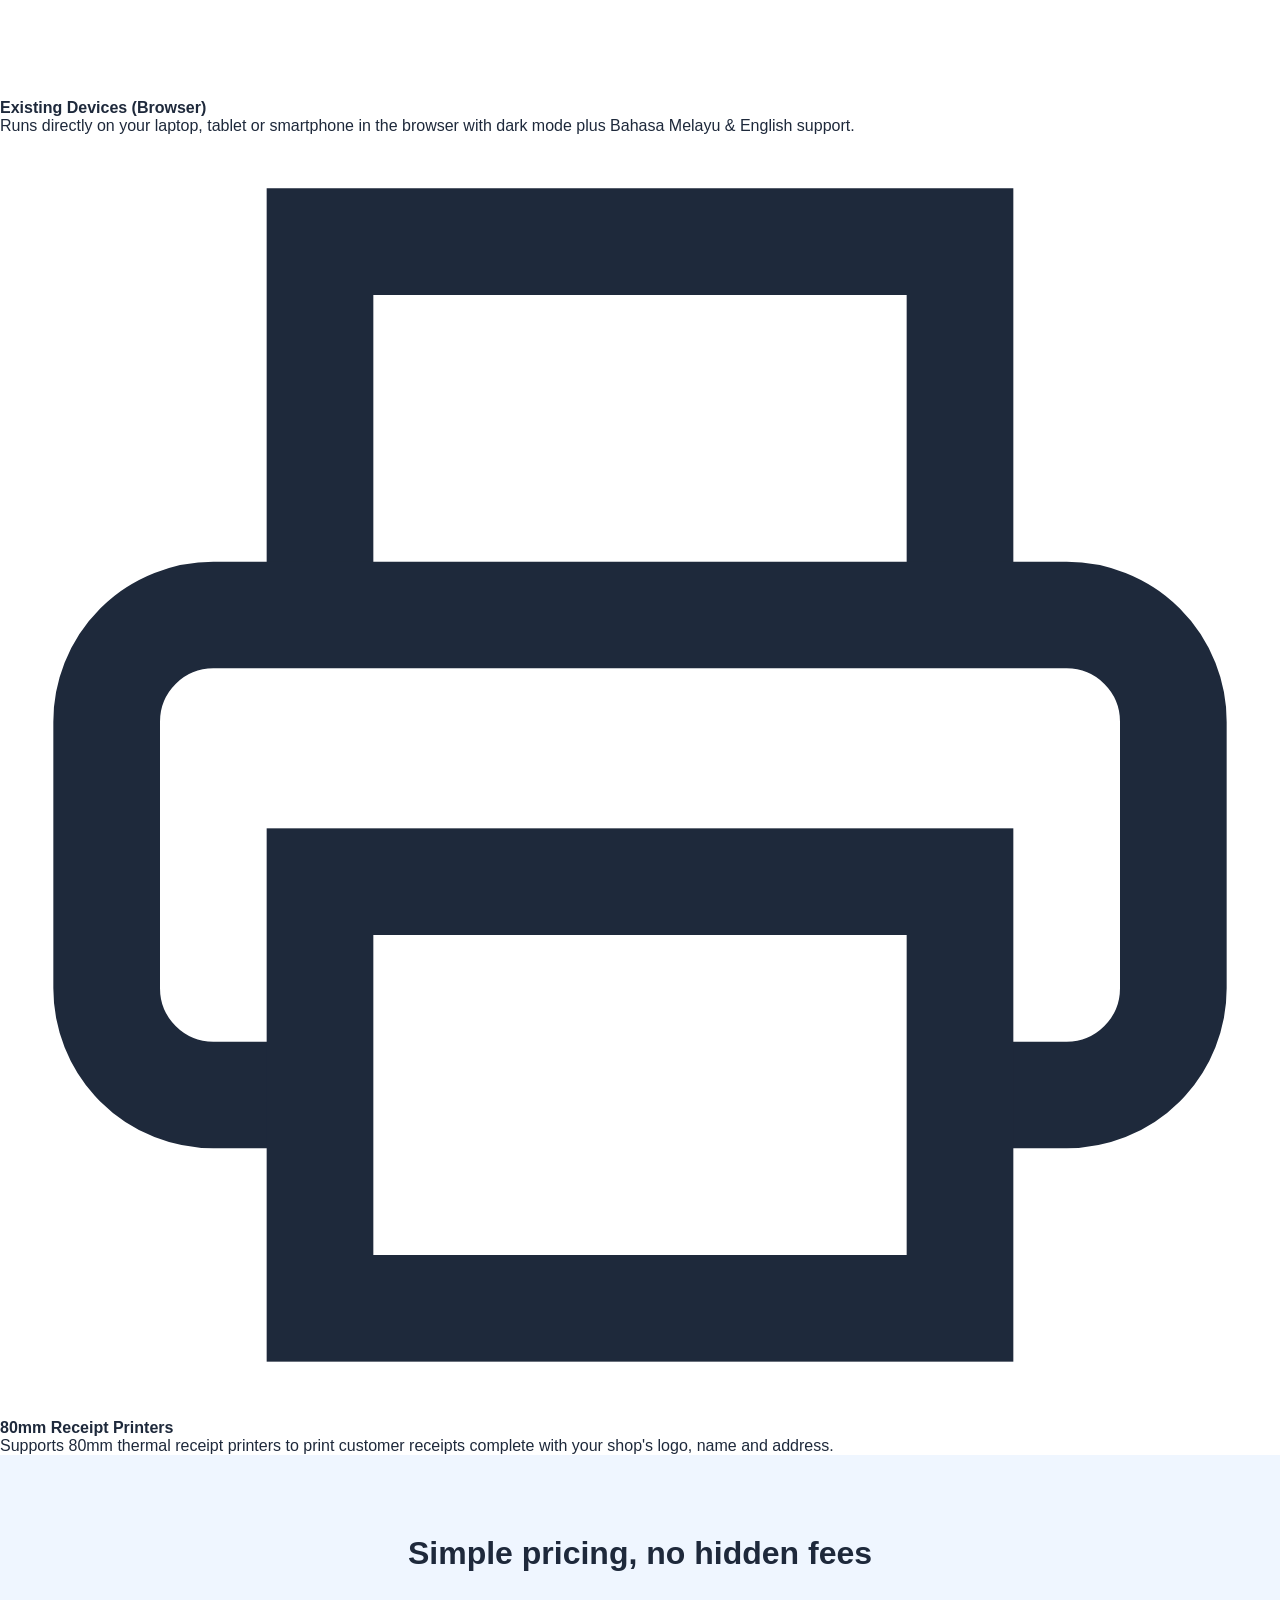
==== commit 93eea331: "Update index.html" ====
--- a/index.html
+++ b/index.html
@@ -11,8 +11,8 @@
   <meta name="description" content="User-Friendly & Complete POS System for Your Business">
   <meta property="og:title" content="RekodPOS - User-Friendly & Complete POS System">
   <meta property="og:description" content="Record sales, manage stock and print receipts. Free 2-week trial.">
-  <meta property="og:image" content="https://bluepos-website.pages.dev/images/logo-512.png">
-  <meta property="og:url" content="https://bluepos-website.pages.dev">
+  <meta property="og:image" content="https://rekodposweb.pages.dev/images/logo-512.png">
+  <meta property="og:url" content="https://rekodposweb.pages.dev">
   <meta property="og:type" content="website">
   <link rel="stylesheet" href="style.css">
 </head>
@@ -23,9 +23,10 @@
       <img src="images/rekodpos-wordmark-light.svg" alt="RekodPOS" class="logo">
     </a>
     <nav>
-      <a href="#ciri" data-ms="Ciri-ciri" data-en="Features">Ciri-ciri</a>
-      <a href="#harga" data-ms="Harga" data-en="Pricing">Harga</a>
-      <a href="https://rekodpos.vercel.app" data-ms="Log Masuk" data-en="Log In">Log Masuk</a>
+      <a href="#cara-mula" class="nav-link" data-ms="Cara Mula" data-en="How It Works">Cara Mula</a>
+      <a href="#ciri" class="nav-link" data-ms="Ciri-ciri" data-en="Features">Ciri-ciri</a>
+      <a href="#harga" class="nav-link" data-ms="Harga" data-en="Pricing">Harga</a>
+      <a href="https://rekodpos.pages.dev" class="nav-login" target="_blank" rel="noopener noreferrer" data-ms="Log Masuk" data-en="Log In">Log Masuk</a>
       <div class="pilih-bahasa">
         <button data-lang="en">English</button>
         <button data-lang="ms">BM</button>
@@ -34,42 +35,204 @@
   </header>
 
   <section class="hero">
+    <span class="hero-badge" data-ms="Percubaan Percuma 2 Minggu • Sistem POS Berasaskan Web" data-en="2-Week Free Trial • Browser-Based POS">Percubaan Percuma 2 Minggu • Sistem POS Berasaskan Web</span>
     <h1 data-ms="Sistem POS Mesra Pengguna & Lengkap untuk Bisnes Anda" data-en="User-Friendly & Complete POS System for Your Business">Sistem POS Mesra Pengguna &amp; Lengkap untuk Bisnes Anda</h1>
     <p data-ms="Rekod jualan, urus stok dan cetak resit terus dari telefon atau laptop." data-en="Record sales, manage stock and print receipts from your phone or laptop.">Rekod jualan, urus stok dan cetak resit terus dari telefon atau laptop.</p>
-    <a href="https://rekodpos.vercel.app" class="butang" data-ms="Cuba Sekarang" data-en="Try Now">Cuba Sekarang</a>
+    <div class="hero-cta">
+      <a href="https://rekodpos.pages.dev" class="butang" target="_blank" rel="noopener noreferrer" data-ms="Cuba Sekarang" data-en="Try Now">Cuba Sekarang</a>
+      <a href="#harga" class="butang-sekunder" data-ms="Lihat Harga" data-en="See Pricing">Lihat Harga</a>
+    </div>
     <img src="images/hero-devices-en.png" data-src-ms="images/hero-devices.png" data-src-en="images/hero-devices-en.png" alt="RekodPOS on laptop and phone" class="gambar-hero">
   </section>
 
+  <!-- 1. 3 Langkah Cara Mula -->
+  <section id="cara-mula" class="langkah-seksyen">
+    <div class="seksyen-header">
+      <span class="label-seksyen" data-ms="Cara Mula" data-en="How It Works">Cara Mula</span>
+      <h2 data-ms="Mula guna dalam 3 langkah mudah" data-en="Get started in 3 simple steps">Mula guna dalam 3 langkah mudah</h2>
+      <p class="sub-seksyen" data-ms="Tak perlu setup rumit atau pemasangan teknikal—terus buka dan rekod jualan." data-en="No complicated setup or technical installation—just open and start recording sales.">Tak perlu setup rumit atau pemasangan teknikal—terus buka dan rekod jualan.</p>
+    </div>
+
+    <div class="grid-3">
+      <div class="kad-langkah">
+        <span class="nombor-langkah">1</span>
+        <h3 data-ms="Cuba percuma 2 minggu" data-en="Try free for 2 weeks">Cuba percuma 2 minggu</h3>
+        <p data-ms="Buka terus di browser tanpa perlu install aplikasi berat pada peranti anda." data-en="Open directly in your browser without installing heavy apps on your device.">Buka terus di browser tanpa perlu install aplikasi berat pada peranti anda.</p>
+      </div>
+
+      <div class="kad-langkah">
+        <span class="nombor-langkah">2</span>
+        <h3 data-ms="Sedia & susun menu" data-en="Set up & organize menu">Sedia &amp; susun menu</h3>
+        <p data-ms="Masukkan produk, kategori dan add-on—atau minta bantuan setup menu kali pertama secara percuma." data-en="Add products, categories and add-ons—or request free first-time menu setup assistance.">Masukkan produk, kategori dan add-on—atau minta bantuan setup menu kali pertama secara percuma.</p>
+      </div>
+
+      <div class="kad-langkah">
+        <span class="nombor-langkah">3</span>
+        <h3 data-ms="Mula jualan & cetak resit" data-en="Start selling & print receipts">Mula jualan &amp; cetak resit</h3>
+        <p data-ms="Rekod bayaran Tunai, Kad atau QR, cetak resit 80mm, dan pantau laporan stok serta jualan bila-bila masa." data-en="Record Cash, Card or QR payments, print 80mm receipts, and monitor stock and sales reports anytime.">Rekod bayaran Tunai, Kad atau QR, cetak resit 80mm, dan pantau laporan stok serta jualan bila-bila masa.</p>
+      </div>
+    </div>
+  </section>
+
+  <!-- Ciri-ciri -->
   <section id="ciri" class="ciri">
-    <h2 data-ms="Semua yang kedai awak perlukan" data-en="Everything your shop needs">Semua yang kedai awak perlukan</h2>
-    <div class="grid">
-      <div class="kotak">
+    <div class="seksyen-header">
+      <span class="label-seksyen" data-ms="Ciri Utama" data-en="Key Features">Ciri Utama</span>
+      <h2 data-ms="Semua yang kedai awak perlukan" data-en="Everything your shop needs">Semua yang kedai awak perlukan</h2>
+      <p class="sub-seksyen" data-ms="Direka khas supaya staf cepat faham dan operasi kaunter berjalan lancar setiap hari." data-en="Designed so your staff can learn fast and keep counter operations running smoothly every day.">Direka khas supaya staf cepat faham dan operasi kaunter berjalan lancar setiap hari.</p>
+    </div>
+
+    <div class="grid-3">
+      <div class="kotak">
+        <div class="ikon">
+          <svg viewBox="0 0 24 24" fill="none" stroke="currentColor" stroke-width="2">
+            <rect x="2" y="3" width="20" height="14" rx="2" />
+            <path d="M8 21h8M12 17v4" />
+          </svg>
+        </div>
         <h3 data-ms="Kaunter pantas" data-en="Fast counter">Kaunter pantas</h3>
         <p data-ms="Cari produk ikut kategori, tambah add-on dan catatan, dan simpan pesanan untuk bayar kemudian." data-en="Find products by category, add add-ons and remarks, and save orders to pay later.">Cari produk ikut kategori, tambah add-on dan catatan, dan simpan pesanan untuk bayar kemudian.</p>
       </div>
-      <div class="kotak">
+
+      <div class="kotak">
+        <div class="ikon">
+          <svg viewBox="0 0 24 24" fill="none" stroke="currentColor" stroke-width="2">
+            <rect x="2" y="5" width="20" height="14" rx="2" />
+            <line x1="2" y1="10" x2="22" y2="10" />
+          </svg>
+        </div>
         <h3 data-ms="Tunai, Kad atau QR" data-en="Cash, Card or QR">Tunai, Kad atau QR</h3>
         <p data-ms="Baki dikira automatik, dan awak boleh ubah jumlah untuk beri diskaun." data-en="Change is calculated automatically, and you can edit the total to give a discount.">Baki dikira automatik, dan awak boleh ubah jumlah untuk beri diskaun.</p>
       </div>
-      <div class="kotak">
+
+      <div class="kotak">
+        <div class="ikon">
+          <svg viewBox="0 0 24 24" fill="none" stroke="currentColor" stroke-width="2">
+            <polyline points="6 9 6 2 18 2 18 9" />
+            <path d="M6 18H4a2 2 0 0 1-2-2v-5a2 2 0 0 1 2-2h16a2 2 0 0 1 2 2v5a2 2 0 0 1-2 2h-2" />
+            <rect x="6" y="14" width="12" height="8" />
+          </svg>
+        </div>
         <h3 data-ms="Resit 80mm" data-en="80mm receipts">Resit 80mm</h3>
         <p data-ms="Cetak resit dengan logo, nama dan alamat kedai awak." data-en="Print receipts with your shop's logo, name and address.">Cetak resit dengan logo, nama dan alamat kedai awak.</p>
       </div>
-      <div class="kotak">
+
+      <div class="kotak">
+        <div class="ikon">
+          <svg viewBox="0 0 24 24" fill="none" stroke="currentColor" stroke-width="2">
+            <line x1="18" y1="20" x2="18" y2="10" />
+            <line x1="12" y1="20" x2="12" y2="4" />
+            <line x1="6" y1="20" x2="6" y2="14" />
+          </svg>
+        </div>
         <h3 data-ms="Stok & laporan" data-en="Stock & reports">Stok &amp; laporan</h3>
         <p data-ms="Pantau baki stok, cetak laporan jualan dan export ke PDF, Excel atau CSV." data-en="Track stock, print sales reports and export to PDF, Excel or CSV.">Pantau baki stok, cetak laporan jualan dan export ke PDF, Excel atau CSV.</p>
       </div>
-      <div class="kotak">
+
+      <div class="kotak">
+        <div class="ikon">
+          <svg viewBox="0 0 24 24" fill="none" stroke="currentColor" stroke-width="2">
+            <rect x="5" y="2" width="14" height="20" rx="2" ry="2" />
+            <line x1="12" y1="18" x2="12.01" y2="18" />
+          </svg>
+        </div>
         <h3 data-ms="Semua peranti, serentak" data-en="All devices, in sync">Semua peranti, serentak</h3>
         <p data-ms="Guna di telefon, tablet atau laptop, dan data dikemas kini terus di semua peranti." data-en="Use it on phone, tablet or laptop, with data updated instantly on every device.">Guna di telefon, tablet atau laptop, dan data dikemas kini terus di semua peranti.</p>
       </div>
-      <div class="kotak">
+
+      <div class="kotak">
+        <div class="ikon">
+          <svg viewBox="0 0 24 24" fill="none" stroke="currentColor" stroke-width="2">
+            <circle cx="12" cy="12" r="10" />
+            <line x1="2" y1="12" x2="22" y2="12" />
+            <path d="M12 2a15.3 15.3 0 0 1 4 10 15.3 15.3 0 0 1-4 10 15.3 15.3 0 0 1-4-10 15.3 15.3 0 0 1 4-10z" />
+          </svg>
+        </div>
         <h3 data-ms="Tak perlu install" data-en="Nothing to install">Tak perlu install</h3>
         <p data-ms="Buka terus dalam browser, ada Bahasa Melayu dan English, dan ada mod gelap." data-en="Runs right in the browser, in Bahasa Melayu and English, with dark mode.">Buka terus dalam browser, ada Bahasa Melayu dan English, dan ada mod gelap.</p>
       </div>
     </div>
   </section>
 
+  <!-- 2. Sesuai Untuk Jenis Bisnes & 3. Keserasian Perkakasan -->
+  <section id="sesuai-untuk" class="bisnes-seksyen">
+    <div class="seksyen-header">
+      <span class="label-seksyen" data-ms="Kegunaan & Perkakasan" data-en="Use Cases & Hardware">Kegunaan &amp; Perkakasan</span>
+      <h2 data-ms="Sesuai untuk operasi F&B anda" data-en="Built for your F&B operations">Sesuai untuk operasi F&amp;B anda</h2>
+      <p class="sub-seksyen" data-ms="Sama ada kaunter tetap atau jualan bergerak, RekodPOS terus berfungsi pada peranti sedia ada." data-en="Whether a fixed counter or mobile setup, RekodPOS works right on your existing devices.">Sama ada kaunter tetap atau jualan bergerak, RekodPOS terus berfungsi pada peranti sedia ada.</p>
+    </div>
+
+    <div class="grid-3">
+      <div class="kad-bisnes">
+        <div class="ikon">
+          <svg viewBox="0 0 24 24" fill="none" stroke="currentColor" stroke-width="2">
+            <path d="M18 8h1a4 4 0 0 1 0 8h-1" />
+            <path d="M2 8h16v9a4 4 0 0 1-4 4H6a4 4 0 0 1-4-4V8z" />
+            <line x1="6" y1="1" x2="6" y2="4" />
+            <line x1="10" y1="1" x2="10" y2="4" />
+            <line x1="14" y1="1" x2="14" y2="4" />
+          </svg>
+        </div>
+        <h3 data-ms="Kafe & Kedai Makan / Minuman" data-en="Cafes & Restaurants">Kafe &amp; Kedai Makan / Minuman</h3>
+        <p data-ms="Susun kategori menu, tambah add-on dan catatan pesanan, simpan pesanan (pay later) serta cetak resit 80mm." data-en="Organize menu categories, add add-ons and order remarks, save orders to pay later, and print 80mm receipts.">Susun kategori menu, tambah add-on dan catatan pesanan, simpan pesanan (pay later) serta cetak resit 80mm.</p>
+      </div>
+
+      <div class="kad-bisnes">
+        <div class="ikon">
+          <svg viewBox="0 0 24 24" fill="none" stroke="currentColor" stroke-width="2">
+            <path d="M3 9l9-7 9 7v11a2 2 0 0 1-2 2H5a2 2 0 0 1-2-2z" />
+            <polyline points="9 22 9 12 15 12 15 22" />
+          </svg>
+        </div>
+        <h3 data-ms="Food Stall, Gerai & Kiosk" data-en="Food Stalls & Kiosks">Food Stall, Gerai &amp; Kiosk</h3>
+        <p data-ms="Kaunter pantas dengan kiraan baki automatik dan diskaun—guna terus di telefon atau tablet tanpa perkakasan mahal." data-en="Fast counter with automatic change calculation and discounts—run straight on your phone or tablet without costly hardware.">Kaunter pantas dengan kiraan baki automatik dan diskaun—guna terus di telefon atau tablet tanpa perkakasan mahal.</p>
+      </div>
+
+      <div class="kad-bisnes">
+        <div class="ikon">
+          <svg viewBox="0 0 24 24" fill="none" stroke="currentColor" stroke-width="2">
+            <circle cx="12" cy="12" r="10" />
+            <polyline points="12 6 12 12 16 14" />
+          </svg>
+        </div>
+        <h3 data-ms="Food Truck & Pop-Up Booth" data-en="Food Trucks & Pop-Up Booths">Food Truck &amp; Pop-Up Booth</h3>
+        <p data-ms="Ringan dan pantas di mana-mana lokasi—terima bayaran Tunai, Kad atau QR dan semak jualan harian serta-merta." data-en="Lightweight and fast at any location—accept Cash, Card or QR payments and review daily sales instantly.">Ringan dan pantas di mana-mana lokasi—terima bayaran Tunai, Kad atau QR dan semak jualan harian serta-merta.</p>
+      </div>
+    </div>
+
+    <!-- Kotak Keserasian Perkakasan -->
+    <div class="kotak-perkakasan">
+      <div class="item-perkakasan">
+        <div class="ikon-kecil">
+          <svg viewBox="0 0 24 24" fill="none" stroke="currentColor" stroke-width="2">
+            <rect x="2" y="3" width="20" height="14" rx="2" />
+            <line x1="8" y1="21" x2="16" y2="21" />
+            <line x1="12" y1="17" x2="12" y2="21" />
+          </svg>
+        </div>
+        <div>
+          <h4 data-ms="Peranti Sedia Ada (Browser)" data-en="Existing Devices (Browser)">Peranti Sedia Ada (Browser)</h4>
+          <p data-ms="Boleh jalan terus pada laptop, tablet atau telefon pintar melalui browser dengan sokongan mod gelap serta Bahasa Melayu & English." data-en="Runs directly on your laptop, tablet or smartphone in the browser with dark mode plus Bahasa Melayu & English support.">Boleh jalan terus pada laptop, tablet atau telefon pintar melalui browser dengan sokongan mod gelap serta Bahasa Melayu &amp; English.</p>
+        </div>
+      </div>
+
+      <div class="item-perkakasan">
+        <div class="ikon-kecil">
+          <svg viewBox="0 0 24 24" fill="none" stroke="currentColor" stroke-width="2">
+            <polyline points="6 9 6 2 18 2 18 9" />
+            <path d="M6 18H4a2 2 0 0 1-2-2v-5a2 2 0 0 1 2-2h16a2 2 0 0 1 2 2v5a2 2 0 0 1-2 2h-2" />
+            <rect x="6" y="14" width="12" height="8" />
+          </svg>
+        </div>
+        <div>
+          <h4 data-ms="Pencetak Resit 80mm" data-en="80mm Receipt Printers">Pencetak Resit 80mm</h4>
+          <p data-ms="Menyokong pencetak resit thermal 80mm untuk cetak resit pelanggan lengkap dengan logo, nama dan alamat kedai." data-en="Supports 80mm thermal receipt printers to print customer receipts complete with your shop's logo, name and address.">Menyokong pencetak resit thermal 80mm untuk cetak resit pelanggan lengkap dengan logo, nama dan alamat kedai.</p>
+        </div>
+      </div>
+    </div>
+  </section>
+
+  <!-- Harga -->
   <section id="harga" class="harga">
     <h2 data-ms="Harga mudah, tiada caj tersembunyi" data-en="Simple pricing, no hidden fees">Harga mudah, tiada caj tersembunyi</h2>
     <div class="kad-harga">
@@ -80,14 +243,15 @@
         <li data-ms="Guna di semua peranti" data-en="Use on all devices">Guna di semua peranti</li>
         <li data-ms="Setup menu kali pertama secara percuma" data-en="Free first-time menu setup">Setup menu kali pertama secara percuma</li>
       </ul>
-      <a href="https://wa.me/60175746477" class="butang" data-ms="WhatsApp Kami" data-en="WhatsApp Us">WhatsApp Kami</a>
+      <a href="https://wa.me/60175746477" class="butang butang-penuh" target="_blank" rel="noopener noreferrer" data-ms="WhatsApp Kami" data-en="WhatsApp Us">WhatsApp Kami</a>
+      <p class="nota-harga" data-ms="Boleh cuba 2 minggu dulu sebelum langgan" data-en="Try free for 2 weeks before subscribing">Boleh cuba 2 minggu dulu sebelum langgan</p>
     </div>
   </section>
 
   <footer>
     <img src="images/rekodpos-wordmark-light.svg" alt="RekodPOS" class="logo">
     <p data-ms="Sistem POS Mesra Pengguna & Lengkap untuk Bisnes Anda" data-en="User-Friendly & Complete POS System for Your Business">Sistem POS Mesra Pengguna &amp; Lengkap untuk Bisnes Anda</p>
-    <p>WhatsApp: <a href="https://wa.me/60175746477">017-574 6477</a></p>
+    <p>WhatsApp: <a href="https://wa.me/60175746477" target="_blank" rel="noopener noreferrer">017-574 6477</a></p>
     <p class="hakcipta">© 2026 RekodPOS</p>
   </footer>
 
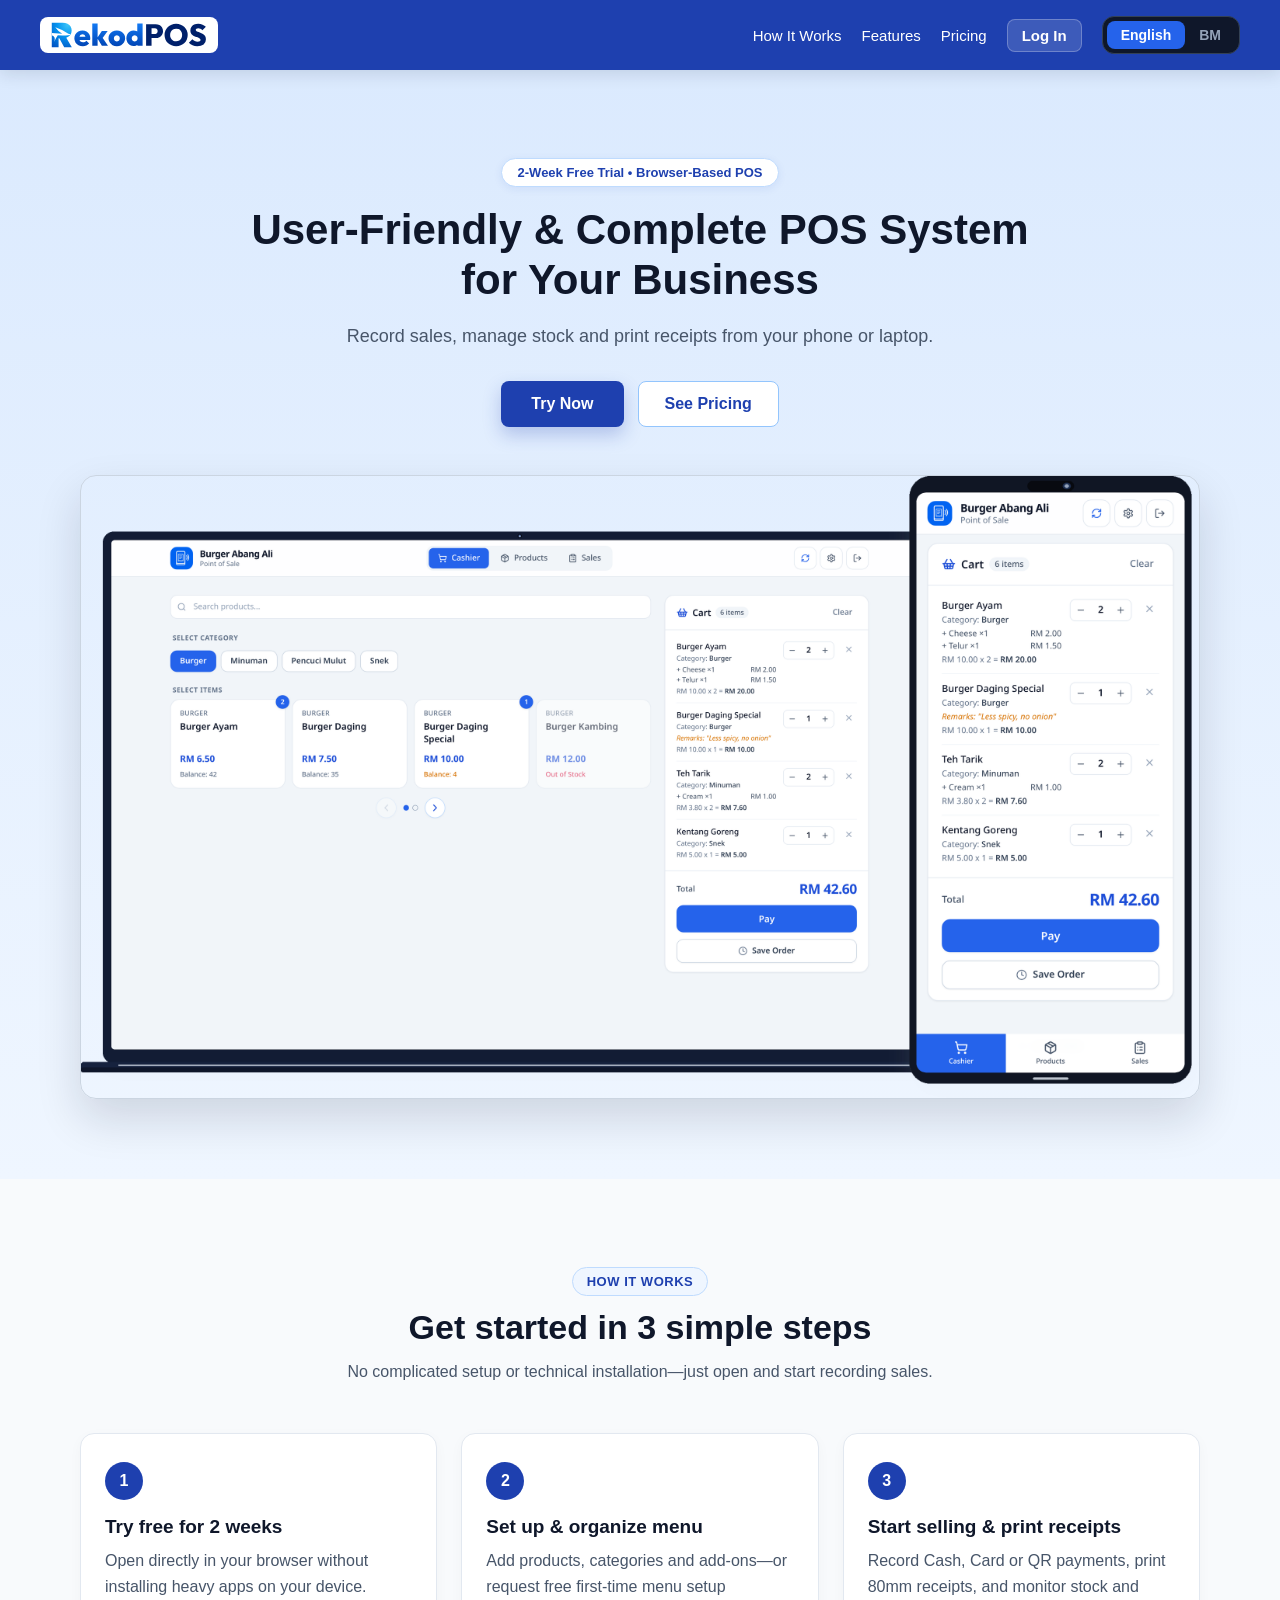
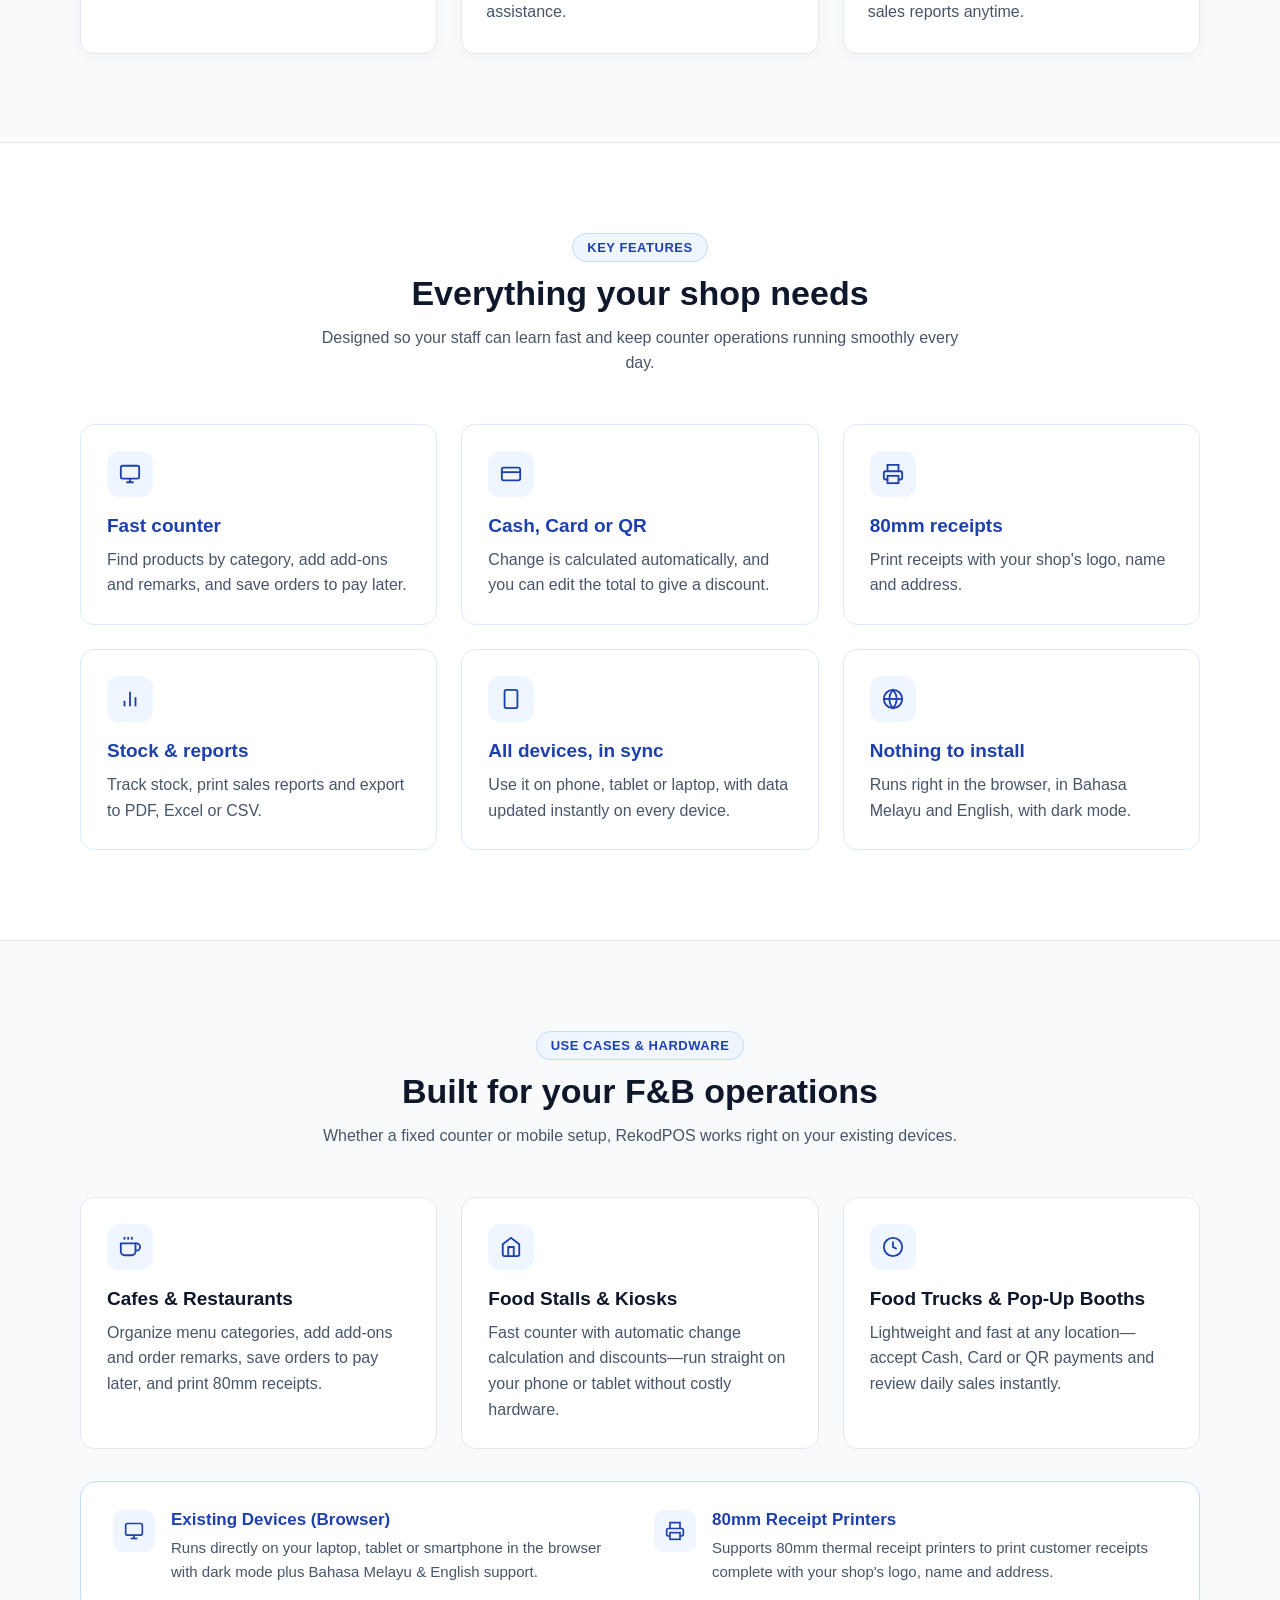
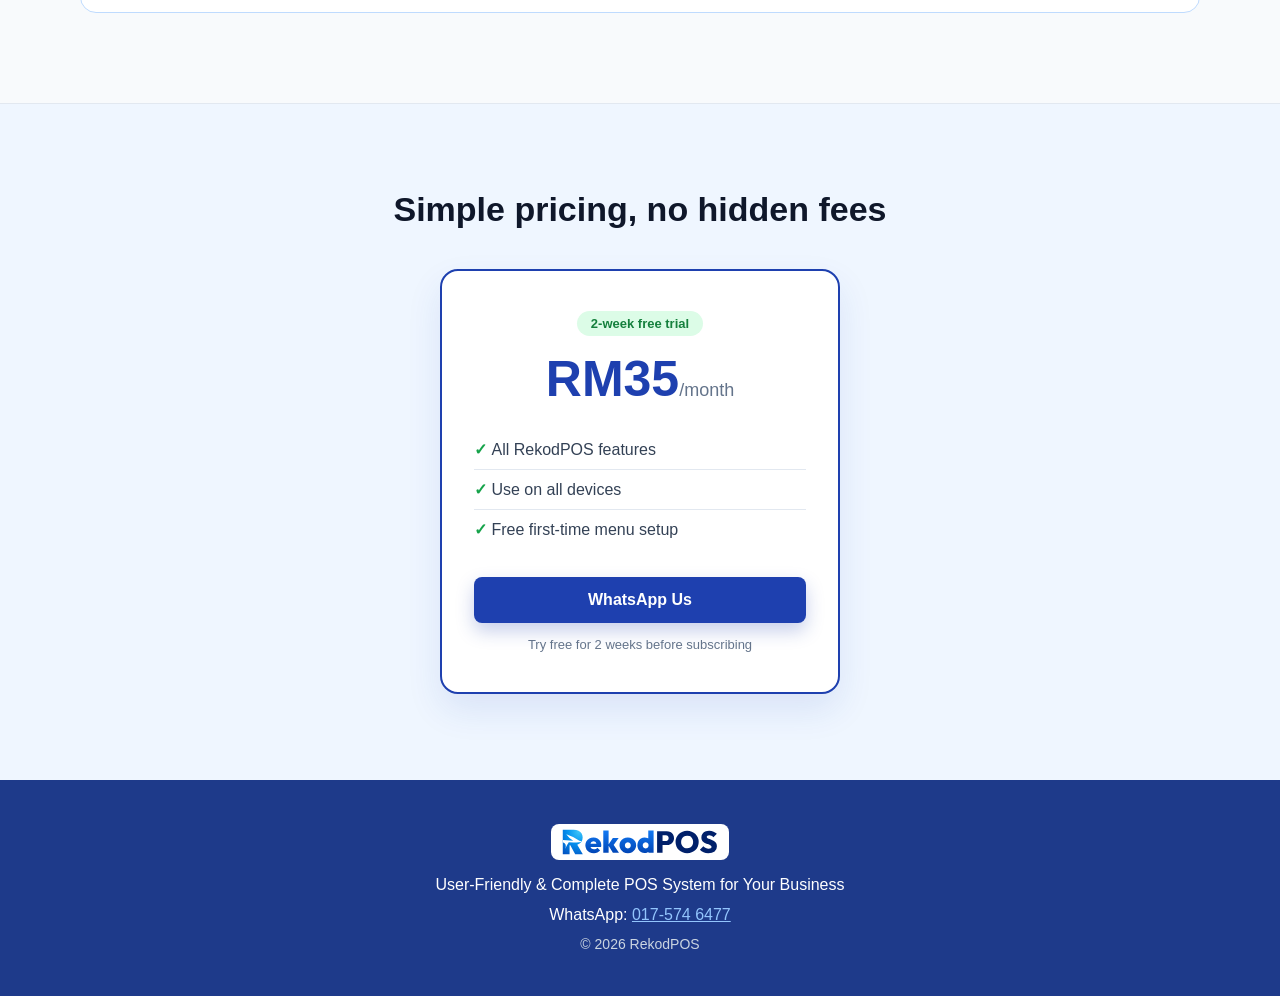
==== commit aa1bb51b: "Update index.html" ====
--- a/index.html
+++ b/index.html
@@ -78,7 +78,7 @@
   <section id="ciri" class="ciri">
     <div class="seksyen-header">
       <span class="label-seksyen" data-ms="Ciri Utama" data-en="Key Features">Ciri Utama</span>
-      <h2 data-ms="Semua yang kedai awak perlukan" data-en="Everything your shop needs">Semua yang kedai awak perlukan</h2>
+      <h2 data-ms="Semua yang kedai Anda perlukan" data-en="Everything your shop needs">Semua yang kedai Anda perlukan</h2>
       <p class="sub-seksyen" data-ms="Direka khas supaya staf cepat faham dan operasi kaunter berjalan lancar setiap hari." data-en="Designed so your staff can learn fast and keep counter operations running smoothly every day.">Direka khas supaya staf cepat faham dan operasi kaunter berjalan lancar setiap hari.</p>
     </div>
 
@@ -102,7 +102,7 @@
           </svg>
         </div>
         <h3 data-ms="Tunai, Kad atau QR" data-en="Cash, Card or QR">Tunai, Kad atau QR</h3>
-        <p data-ms="Baki dikira automatik, dan awak boleh ubah jumlah untuk beri diskaun." data-en="Change is calculated automatically, and you can edit the total to give a discount.">Baki dikira automatik, dan awak boleh ubah jumlah untuk beri diskaun.</p>
+        <p data-ms="Baki dikira automatik, dan Anda boleh ubah jumlah untuk beri diskaun." data-en="Change is calculated automatically, and you can edit the total to give a discount.">Baki dikira automatik, dan Anda boleh ubah jumlah untuk beri diskaun.</p>
       </div>
 
       <div class="kotak">
@@ -114,7 +114,7 @@
           </svg>
         </div>
         <h3 data-ms="Resit 80mm" data-en="80mm receipts">Resit 80mm</h3>
-        <p data-ms="Cetak resit dengan logo, nama dan alamat kedai awak." data-en="Print receipts with your shop's logo, name and address.">Cetak resit dengan logo, nama dan alamat kedai awak.</p>
+        <p data-ms="Cetak resit dengan logo, nama dan alamat kedai Anda." data-en="Print receipts with your shop's logo, name and address.">Cetak resit dengan logo, nama dan alamat kedai Anda.</p>
       </div>
 
       <div class="kotak">
--- a/style.css
+++ b/style.css
@@ -4,32 +4,73 @@
   box-sizing: border-box;
 }
 
+html {
+  scroll-behavior: smooth;
+}
+
 body {
   font-family: Arial, sans-serif;
   color: #1e293b;
 }
 
+/* Header */
 header {
   display: flex;
   justify-content: space-between;
   align-items: center;
-  padding: 20px 40px;
+  padding: 16px 40px;
   background: #1e40af;
   color: white;
   position: sticky;
   top: 0;
   z-index: 100;
+  box-shadow: 0 4px 16px rgba(15, 23, 42, 0.12);
+}
+
+.link-logo {
+  display: flex;
+  align-items: center;
+}
+
+.logo {
+  height: 36px;
+  background: white;
+  padding: 4px 10px;
+  border-radius: 8px;
+}
+
+nav {
+  display: flex;
+  align-items: center;
+  gap: 20px;
 }
 
 nav a {
   color: white;
   text-decoration: none;
-  margin-left: 20px;
+  font-size: 15px;
+  transition: opacity 0.2s ease;
+}
+
+nav a:hover {
+  opacity: 0.8;
+}
+
+.nav-login {
+  background: rgba(255, 255, 255, 0.14);
+  padding: 7px 14px;
+  border-radius: 8px;
+  border: 1px solid rgba(255, 255, 255, 0.25);
+  font-weight: bold;
+}
+
+.nav-login:hover {
+  background: rgba(255, 255, 255, 0.24);
+  opacity: 1;
 }
 
 .pilih-bahasa {
   display: inline-flex;
-  margin-left: 20px;
   background: #0f172a;
   border: 1px solid #334155;
   border-radius: 12px;
@@ -52,124 +93,402 @@
   color: white;
 }
 
+/* Hero Section */
 .hero {
   text-align: center;
-  padding: 100px 20px;
-  background: #eff6ff;
+  padding: 88px 20px 80px;
+  background: linear-gradient(180deg, #dbeafe 0%, #eff6ff 100%);
+}
+
+.hero-badge {
+  display: inline-block;
+  background: #ffffff;
+  color: #1e40af;
+  border: 1px solid #bfdbfe;
+  font-size: 13px;
+  font-weight: bold;
+  padding: 6px 16px;
+  border-radius: 999px;
+  margin-bottom: 18px;
+  box-shadow: 0 2px 8px rgba(30, 64, 175, 0.08);
 }
 
 .hero h1 {
-  font-size: 40px;
-  margin-bottom: 16px;
+  font-size: 42px;
+  line-height: 1.2;
+  max-width: 820px;
+  margin: 0 auto 16px;
+  color: #0f172a;
 }
 
 .hero p {
   font-size: 18px;
-  margin-bottom: 30px;
+  color: #475569;
+  max-width: 620px;
+  margin: 0 auto 30px;
+  line-height: 1.6;
+}
+
+.hero-cta {
+  display: flex;
+  justify-content: center;
+  align-items: center;
+  flex-wrap: wrap;
+  gap: 14px;
 }
 
 .butang {
+  display: inline-block;
   background: #1e40af;
   color: white;
   padding: 14px 30px;
   border-radius: 8px;
   text-decoration: none;
-}
-
-.ciri {
-  padding: 80px 40px;
-  text-align: center;
-}
-
-.ciri h2 {
-  font-size: 32px;
-  margin-bottom: 40px;
-}
-
-.grid {
-  display: grid;
-  grid-template-columns: repeat(auto-fit, minmax(250px, 1fr));
-  gap: 20px;
-  max-width: 1100px;
-  margin: 0 auto;
-}
-
-.kotak {
-  background: white;
-  border: 1px solid #dbeafe;
-  border-radius: 12px;
-  padding: 24px;
-  text-align: left;
-}
-
-.kotak h3 {
-  color: #1e40af;
-  margin-bottom: 10px;
-}
-.logo {
-  height: 36px;
-  background: white;
-  padding: 4px 10px;
+  font-weight: bold;
+  box-shadow: 0 8px 18px rgba(30, 64, 175, 0.25);
+  transition: transform 0.2s ease, background 0.2s ease;
+}
+
+.butang:hover {
+  background: #1d4ed8;
+  transform: translateY(-2px);
+}
+
+.butang-sekunder {
+  display: inline-block;
+  background: #ffffff;
+  color: #1e40af;
+  border: 1px solid #93c5fd;
+  padding: 13px 26px;
   border-radius: 8px;
+  text-decoration: none;
+  font-weight: bold;
+  transition: background 0.2s ease;
+}
+
+.butang-sekunder:hover {
+  background: #eff6ff;
 }
 
 .gambar-hero {
   display: block;
-  max-width: 1200px;
+  max-width: 1120px;
   width: 100%;
-  margin: 50px auto 0;
-}
+  margin: 48px auto 0;
+  border-radius: 16px;
+  border: 1px solid #cbd5e1;
+  box-shadow: 0 20px 45px rgba(15, 23, 42, 0.14);
+}
+
+/* Header Seksyen Umum */
+.seksyen-header {
+  max-width: 660px;
+  margin: 0 auto 48px;
+  text-align: center;
+}
+
+.label-seksyen {
+  display: inline-block;
+  background: #eff6ff;
+  color: #1e40af;
+  font-size: 13px;
+  font-weight: bold;
+  letter-spacing: 0.04em;
+  text-transform: uppercase;
+  padding: 6px 14px;
+  border-radius: 999px;
+  border: 1px solid #bfdbfe;
+  margin-bottom: 12px;
+}
+
+.seksyen-header h2 {
+  font-size: 34px;
+  color: #0f172a;
+  margin-bottom: 12px;
+}
+
+.sub-seksyen {
+  font-size: 16px;
+  color: #475569;
+  line-height: 1.6;
+}
+
+.grid-3 {
+  display: grid;
+  grid-template-columns: repeat(3, 1fr);
+  gap: 24px;
+  max-width: 1120px;
+  margin: 0 auto;
+}
+
+/* 1. Bahagian 3 Langkah Cara Mula */
+.langkah-seksyen {
+  padding: 88px 32px;
+  background: #f8fafc;
+  border-bottom: 1px solid #e2e8f0;
+}
+
+.kad-langkah {
+  background: #ffffff;
+  border: 1px solid #e2e8f0;
+  border-radius: 14px;
+  padding: 28px 24px;
+  text-align: left;
+  box-shadow: 0 4px 14px rgba(15, 23, 42, 0.03);
+}
+
+.nombor-langkah {
+  display: inline-flex;
+  align-items: center;
+  justify-content: center;
+  width: 38px;
+  height: 38px;
+  border-radius: 999px;
+  background: #1e40af;
+  color: #ffffff;
+  font-weight: bold;
+  font-size: 16px;
+  margin-bottom: 16px;
+}
+
+.kad-langkah h3 {
+  color: #0f172a;
+  font-size: 19px;
+  margin-bottom: 10px;
+}
+
+.kad-langkah p {
+  color: #475569;
+  line-height: 1.6;
+}
+
+/* Bahagian Ciri-ciri */
+.ciri {
+  padding: 90px 32px;
+  background: #ffffff;
+}
+
+.kotak {
+  background: #ffffff;
+  border: 1px solid #dbeafe;
+  border-radius: 14px;
+  padding: 26px;
+  text-align: left;
+  transition: transform 0.2s ease, box-shadow 0.2s ease, border-color 0.2s ease;
+}
+
+.kotak:hover {
+  transform: translateY(-4px);
+  border-color: #93c5fd;
+  box-shadow: 0 14px 28px rgba(30, 64, 175, 0.08);
+}
+
+.ikon {
+  width: 46px;
+  height: 46px;
+  border-radius: 12px;
+  background: #eff6ff;
+  color: #1e40af;
+  display: flex;
+  align-items: center;
+  justify-content: center;
+  margin-bottom: 18px;
+  transition: background 0.2s ease, color 0.2s ease;
+}
+
+.ikon svg {
+  width: 22px;
+  height: 22px;
+}
+
+.kotak:hover .ikon {
+  background: #1e40af;
+  color: #ffffff;
+}
+
+.kotak h3 {
+  color: #1e40af;
+  font-size: 19px;
+  margin-bottom: 10px;
+}
+
+.kotak p {
+  color: #475569;
+  line-height: 1.6;
+}
+
+/* 2 & 3. Bahagian Jenis Bisnes & Perkakasan */
+.bisnes-seksyen {
+  padding: 90px 32px;
+  background: #f8fafc;
+  border-top: 1px solid #e2e8f0;
+  border-bottom: 1px solid #e2e8f0;
+}
+
+.kad-bisnes {
+  background: #ffffff;
+  border: 1px solid #e2e8f0;
+  border-radius: 14px;
+  padding: 26px;
+  text-align: left;
+  transition: transform 0.2s ease, box-shadow 0.2s ease;
+}
+
+.kad-bisnes:hover {
+  transform: translateY(-3px);
+  box-shadow: 0 12px 24px rgba(15, 23, 42, 0.06);
+}
+
+.kad-bisnes h3 {
+  color: #0f172a;
+  font-size: 19px;
+  margin-bottom: 10px;
+}
+
+.kad-bisnes p {
+  color: #475569;
+  line-height: 1.6;
+}
+
+.kotak-perkakasan {
+  max-width: 1120px;
+  margin: 32px auto 0;
+  background: #ffffff;
+  border: 1px solid #bfdbfe;
+  border-radius: 16px;
+  padding: 28px 32px;
+  display: grid;
+  grid-template-columns: repeat(2, 1fr);
+  gap: 28px;
+}
+
+.item-perkakasan {
+  display: flex;
+  align-items: flex-start;
+  gap: 16px;
+  text-align: left;
+}
+
+.ikon-kecil {
+  width: 42px;
+  height: 42px;
+  min-width: 42px;
+  border-radius: 10px;
+  background: #eff6ff;
+  color: #1e40af;
+  display: flex;
+  align-items: center;
+  justify-content: center;
+}
+
+.ikon-kecil svg {
+  width: 20px;
+  height: 20px;
+}
+
+.item-perkakasan h4 {
+  color: #1e40af;
+  font-size: 17px;
+  margin-bottom: 6px;
+}
+
+.item-perkakasan p {
+  color: #475569;
+  font-size: 15px;
+  line-height: 1.6;
+}
+
+/* Bahagian Harga */
 .harga {
-  padding: 80px 20px;
+  padding: 86px 20px;
   text-align: center;
   background: #eff6ff;
 }
 
 .harga h2 {
-  font-size: 32px;
+  font-size: 34px;
+  color: #0f172a;
   margin-bottom: 40px;
 }
 
 .kad-harga {
   background: white;
-  max-width: 380px;
+  max-width: 400px;
   margin: 0 auto;
-  padding: 40px 30px;
-  border-radius: 16px;
+  padding: 40px 32px;
+  border-radius: 18px;
   border: 2px solid #1e40af;
+  box-shadow: 0 16px 35px rgba(30, 64, 175, 0.1);
 }
 
 .percuma {
-  color: #16a34a;
-  font-weight: bold;
-  margin-bottom: 10px;
+  display: inline-block;
+  background: #dcfce7;
+  color: #15803d;
+  font-weight: bold;
+  font-size: 13px;
+  padding: 5px 14px;
+  border-radius: 999px;
+  margin-bottom: 14px;
 }
 
 .nilai {
-  font-size: 48px;
-  font-weight: bold;
-  color: #1e40af;
-  margin-bottom: 20px;
+  font-size: 50px;
+  font-weight: bold;
+  color: #1e40af;
+  margin-bottom: 22px;
 }
 
 .nilai span {
   font-size: 18px;
+  font-weight: normal;
   color: #64748b;
 }
 
 .kad-harga ul {
   list-style: none;
-  margin-bottom: 30px;
+  margin-bottom: 28px;
+  text-align: left;
 }
 
 .kad-harga li {
-  padding: 8px 0;
-}
+  padding: 10px 0;
+  border-bottom: 1px solid #e2e8f0;
+  color: #334155;
+}
+
+.kad-harga li::before {
+  content: "✓ ";
+  color: #16a34a;
+  font-weight: bold;
+}
+
+.kad-harga li:last-child {
+  border-bottom: none;
+}
+
+.butang-penuh {
+  display: block;
+  width: 100%;
+  text-align: center;
+}
+
+.nota-harga {
+  margin-top: 14px;
+  font-size: 13px;
+  color: #64748b;
+}
+
+/* Footer */
 footer {
   background: #1e3a8a;
   color: white;
   text-align: center;
-  padding: 40px 20px;
+  padding: 44px 20px;
+}
+
+footer .logo {
+  margin: 0 auto;
 }
 
 footer p {
@@ -184,33 +503,38 @@
   font-size: 14px;
   color: #cbd5e1;
 }
-html {
-  scroll-behavior: smooth;
-}
-
-.link-logo {
-  display: flex;
-}
+
+/* Responsive */
+@media (max-width: 960px) {
+  .grid-3 {
+    grid-template-columns: repeat(2, 1fr);
+  }
+
+  .kotak-perkakasan {
+    grid-template-columns: 1fr;
+  }
+}
+
 @media (max-width: 700px) {
   header {
     padding: 12px 16px;
   }
 
   nav {
-    display: flex;
-    align-items: center;
-  }
-
-  nav a {
+    gap: 10px;
+  }
+
+  .nav-link {
     display: none;
+  }
+
+  .nav-login {
+    padding: 6px 10px;
+    font-size: 13px;
   }
 
   .logo {
     height: 30px;
-  }
-
-  .pilih-bahasa {
-    margin-left: 0;
   }
 
   .pilih-bahasa button {
@@ -219,10 +543,18 @@
   }
 
   .hero {
-    padding: 60px 20px;
+    padding: 56px 20px;
   }
 
   .hero h1 {
     font-size: 30px;
   }
-}
+
+  .grid-3 {
+    grid-template-columns: 1fr;
+  }
+
+  .kotak-perkakasan {
+    padding: 22px 20px;
+  }
+}
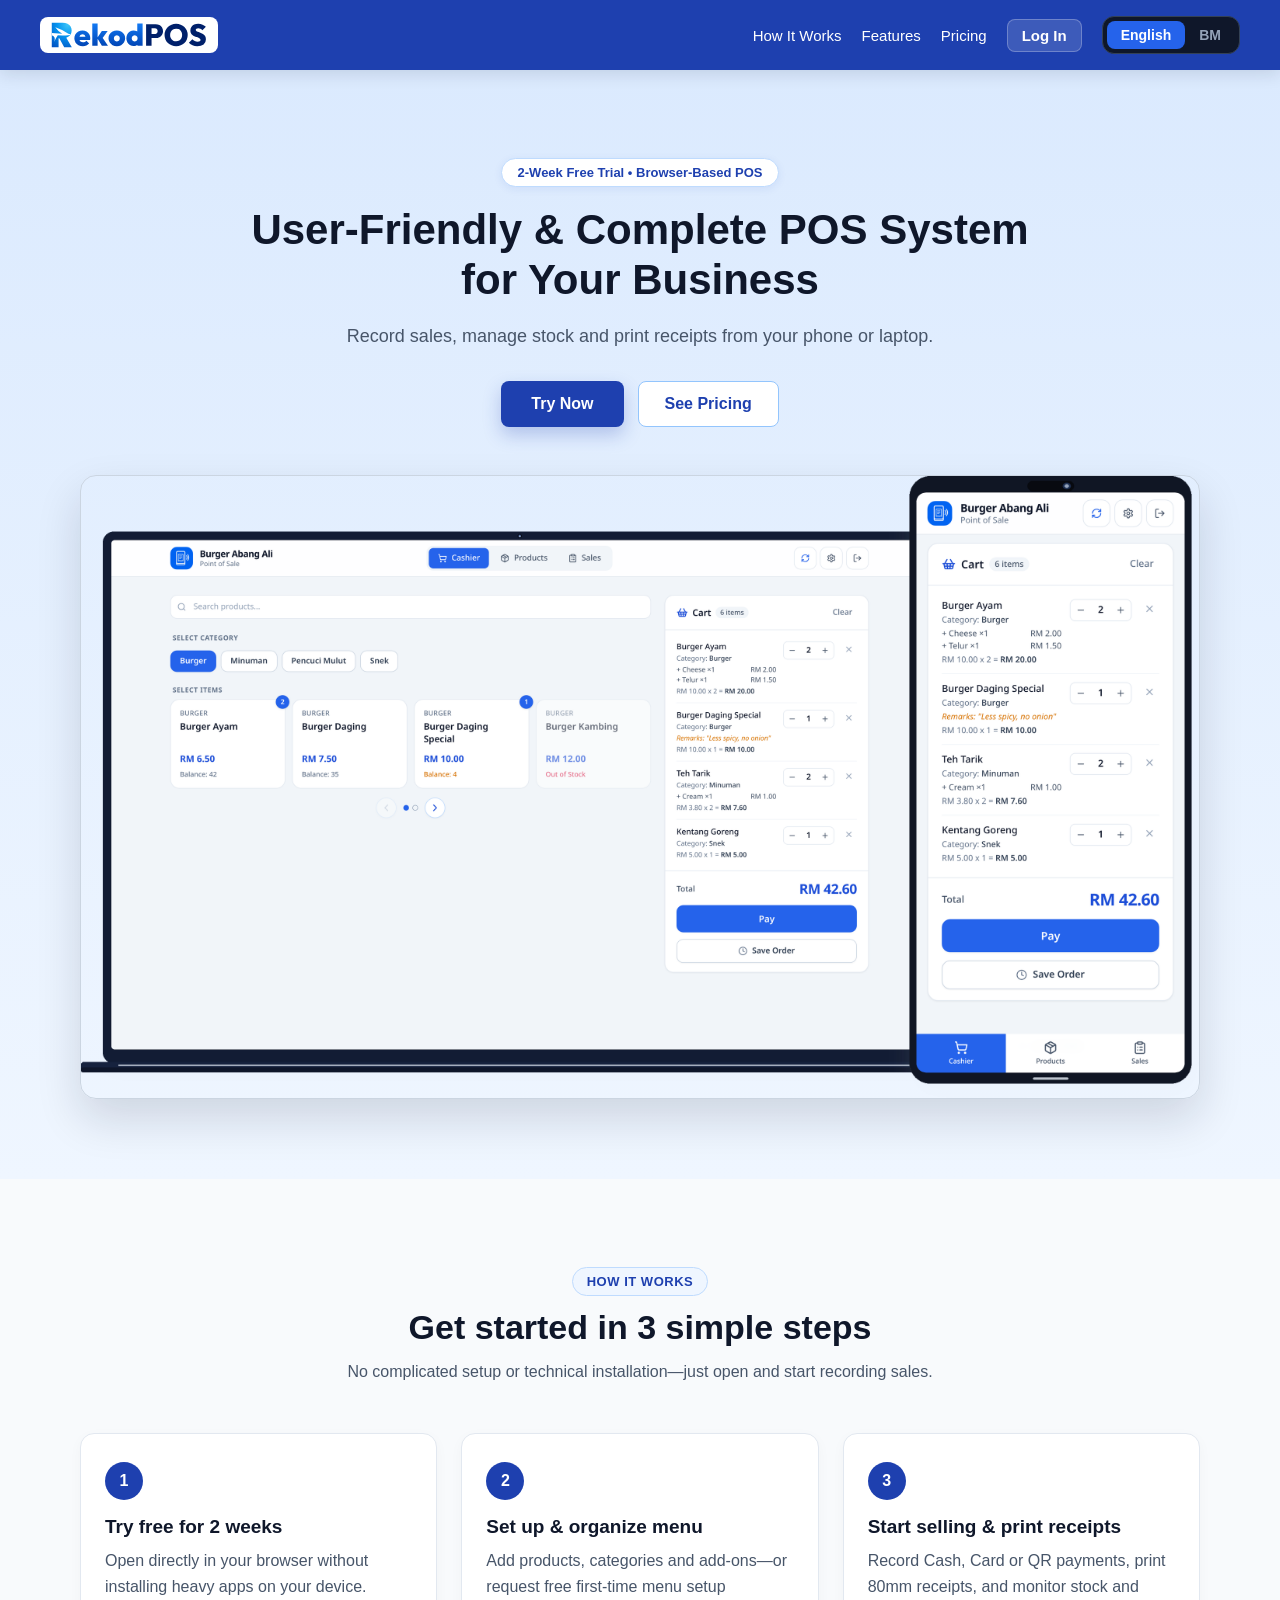
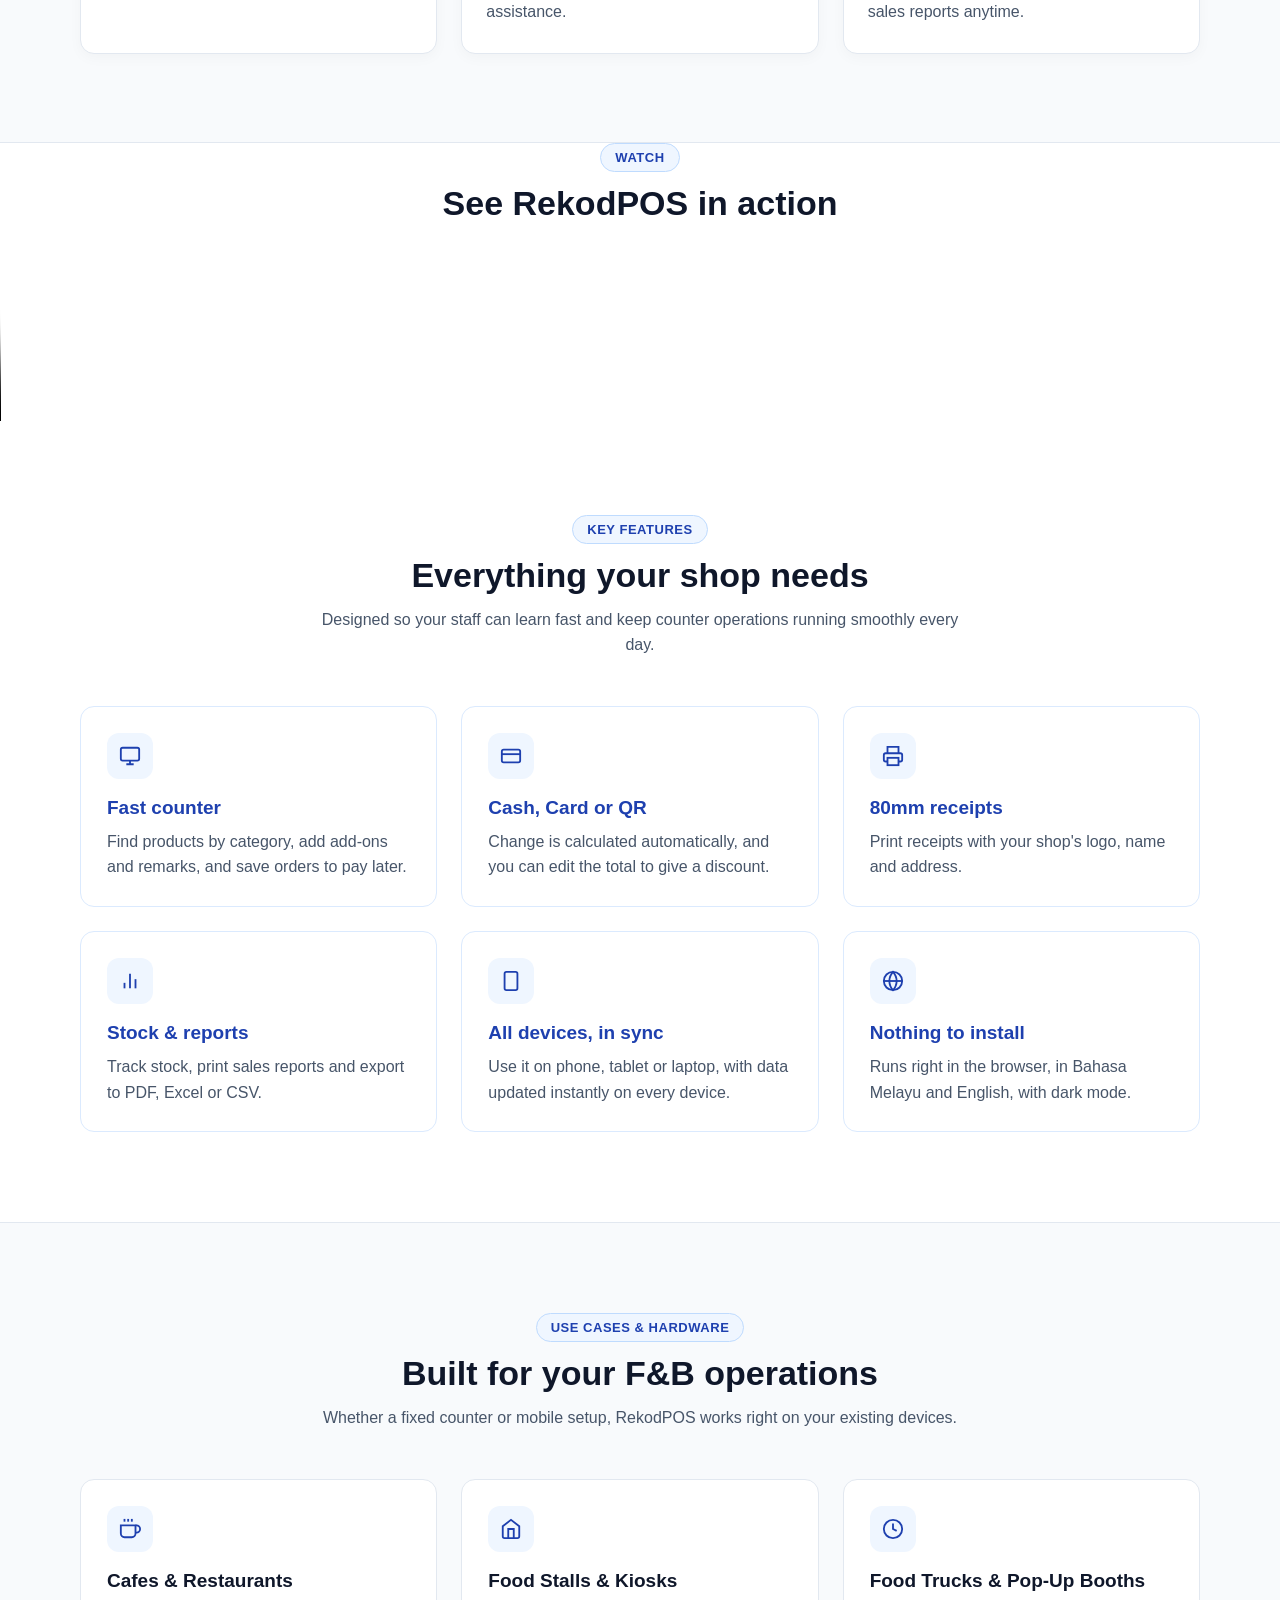
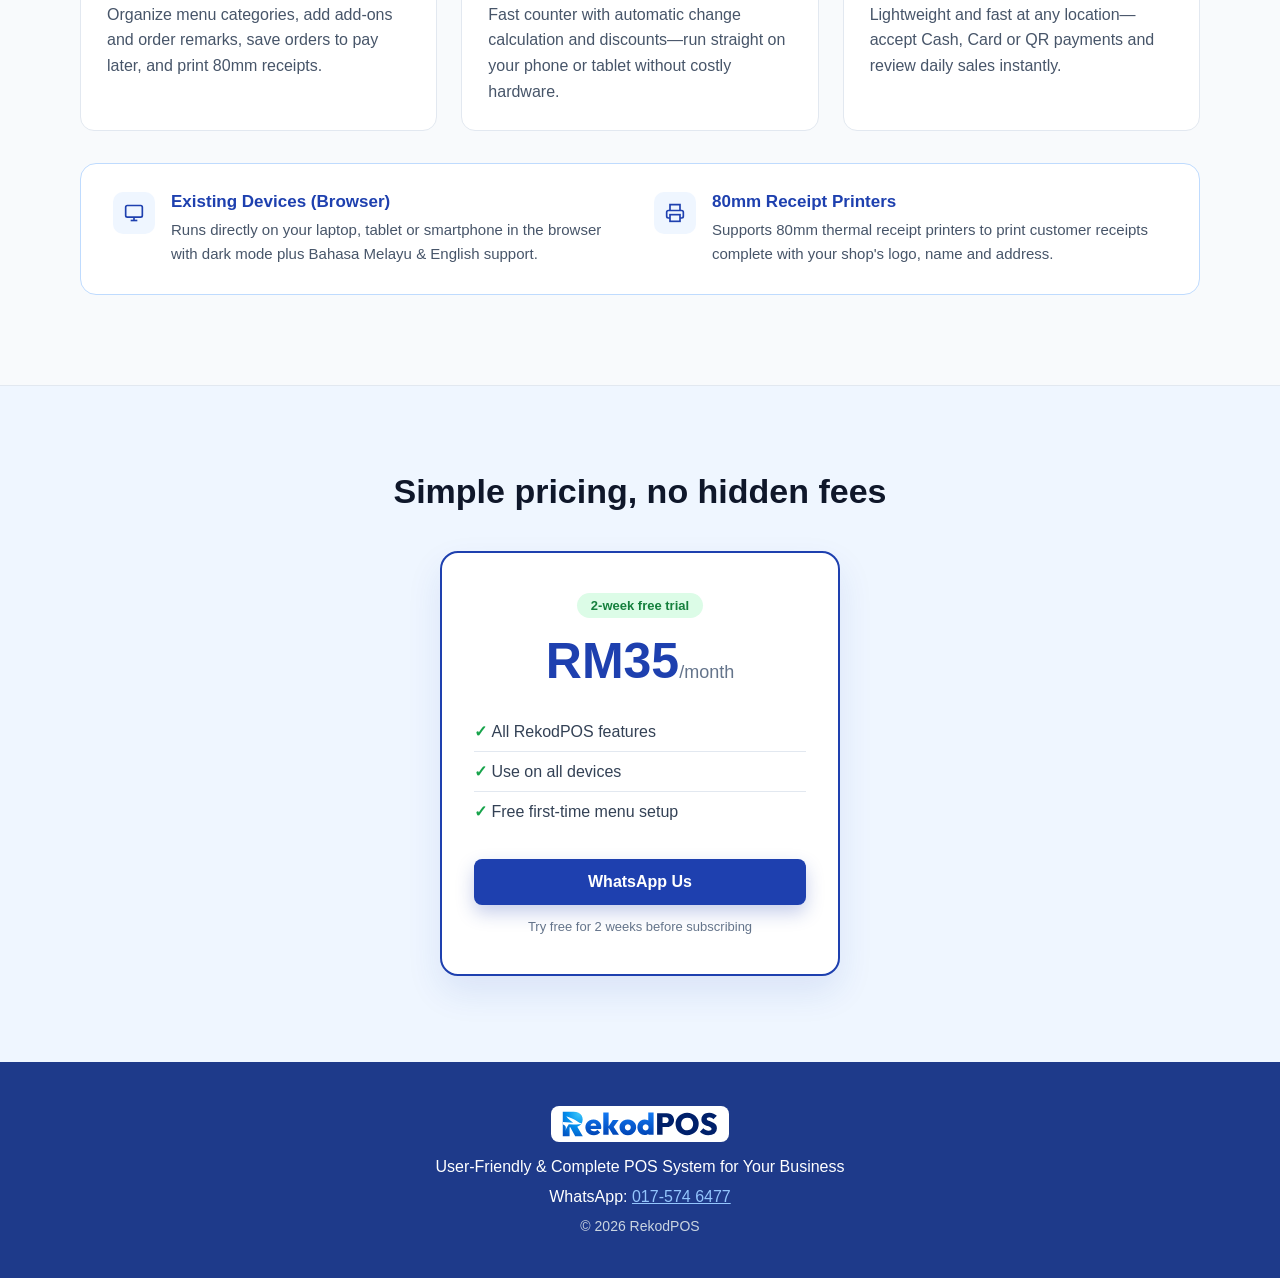
==== commit f050292e: "Update index.html" ====
--- a/index.html
+++ b/index.html
@@ -74,6 +74,15 @@
     </div>
   </section>
 
+  <!-- Video -->
+  <section id="video" class="video-seksyen">
+    <div class="seksyen-header">
+      <span class="label-seksyen" data-ms="Tonton" data-en="Watch">Tonton</span>
+      <h2 data-ms="Lihat RekodPOS beraksi" data-en="See RekodPOS in action">Lihat RekodPOS beraksi</h2>
+    </div>
+    <video class="video-rekodpos" src="images/rekodpos-video.mp4" poster="images/video-poster.jpg" autoplay muted loop playsinline controls preload="metadata"></video>
+  </section>
+
   <!-- Ciri-ciri -->
   <section id="ciri" class="ciri">
     <div class="seksyen-header">
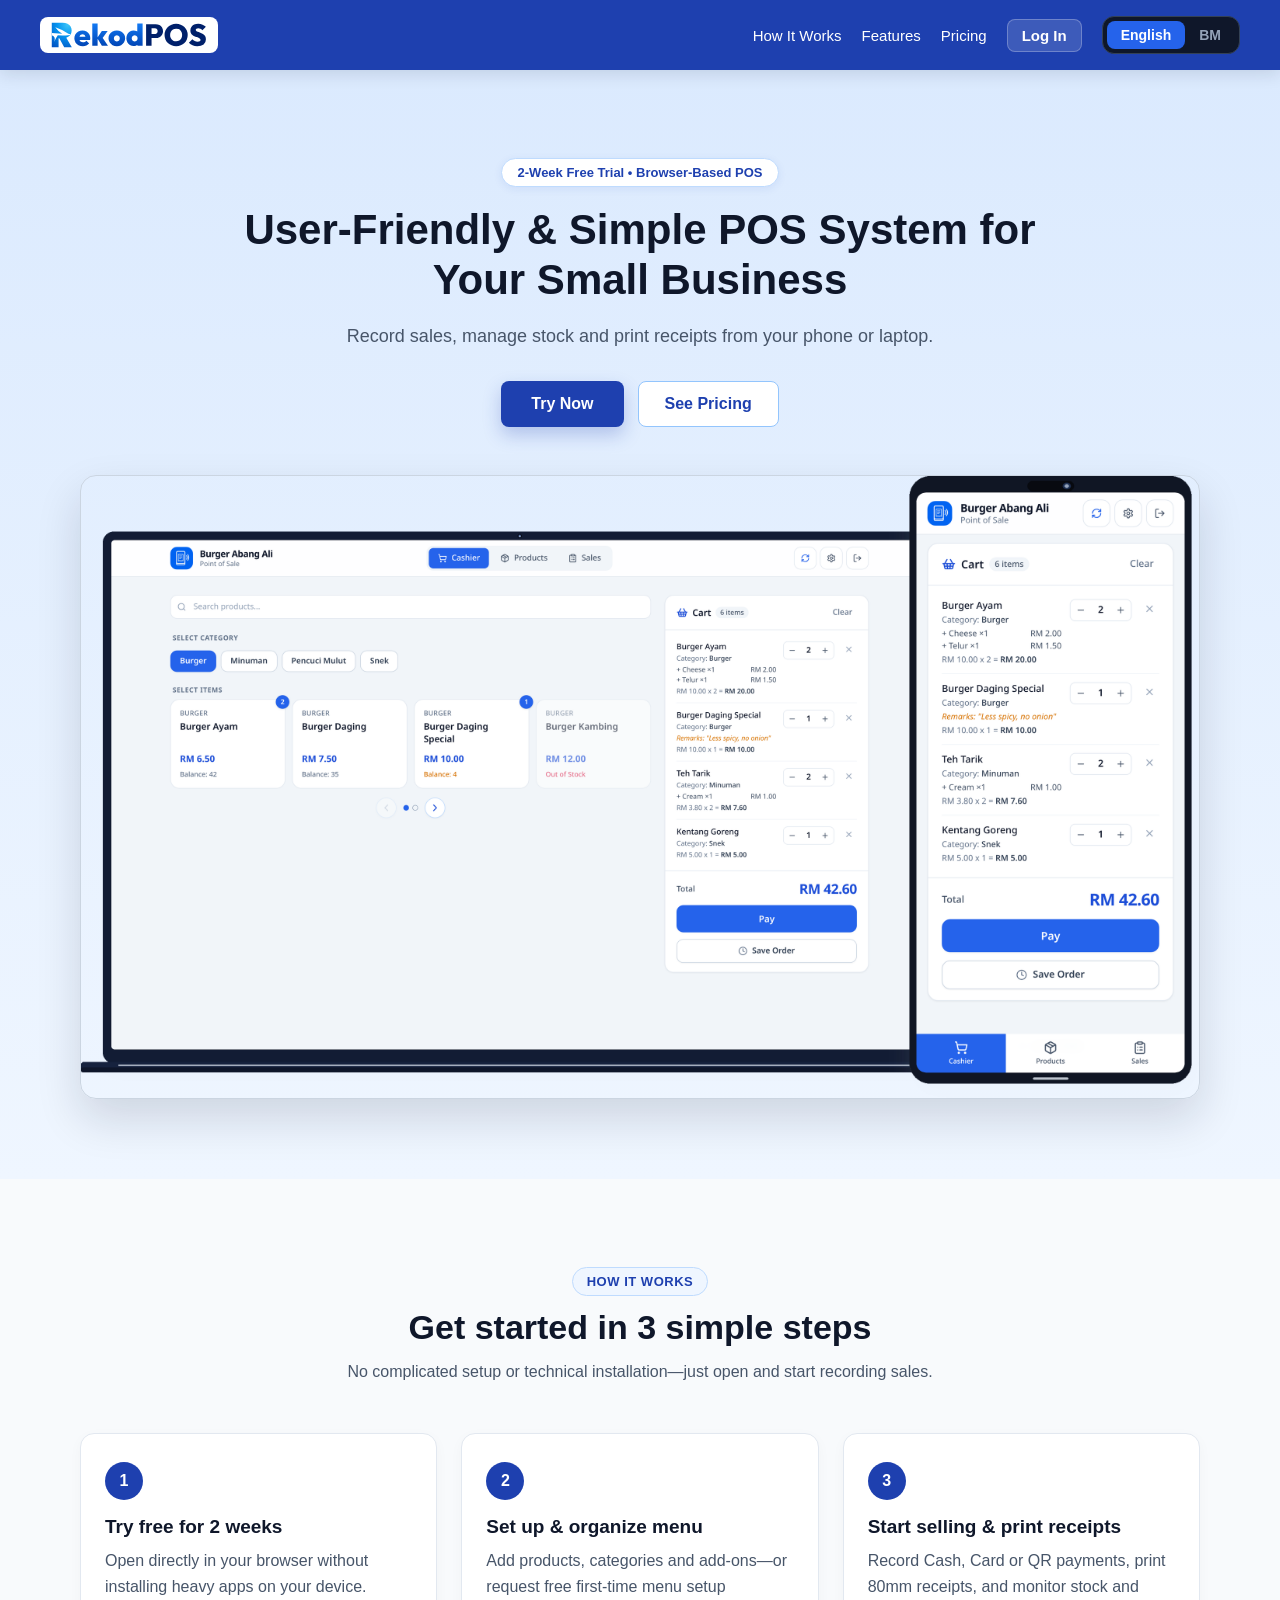
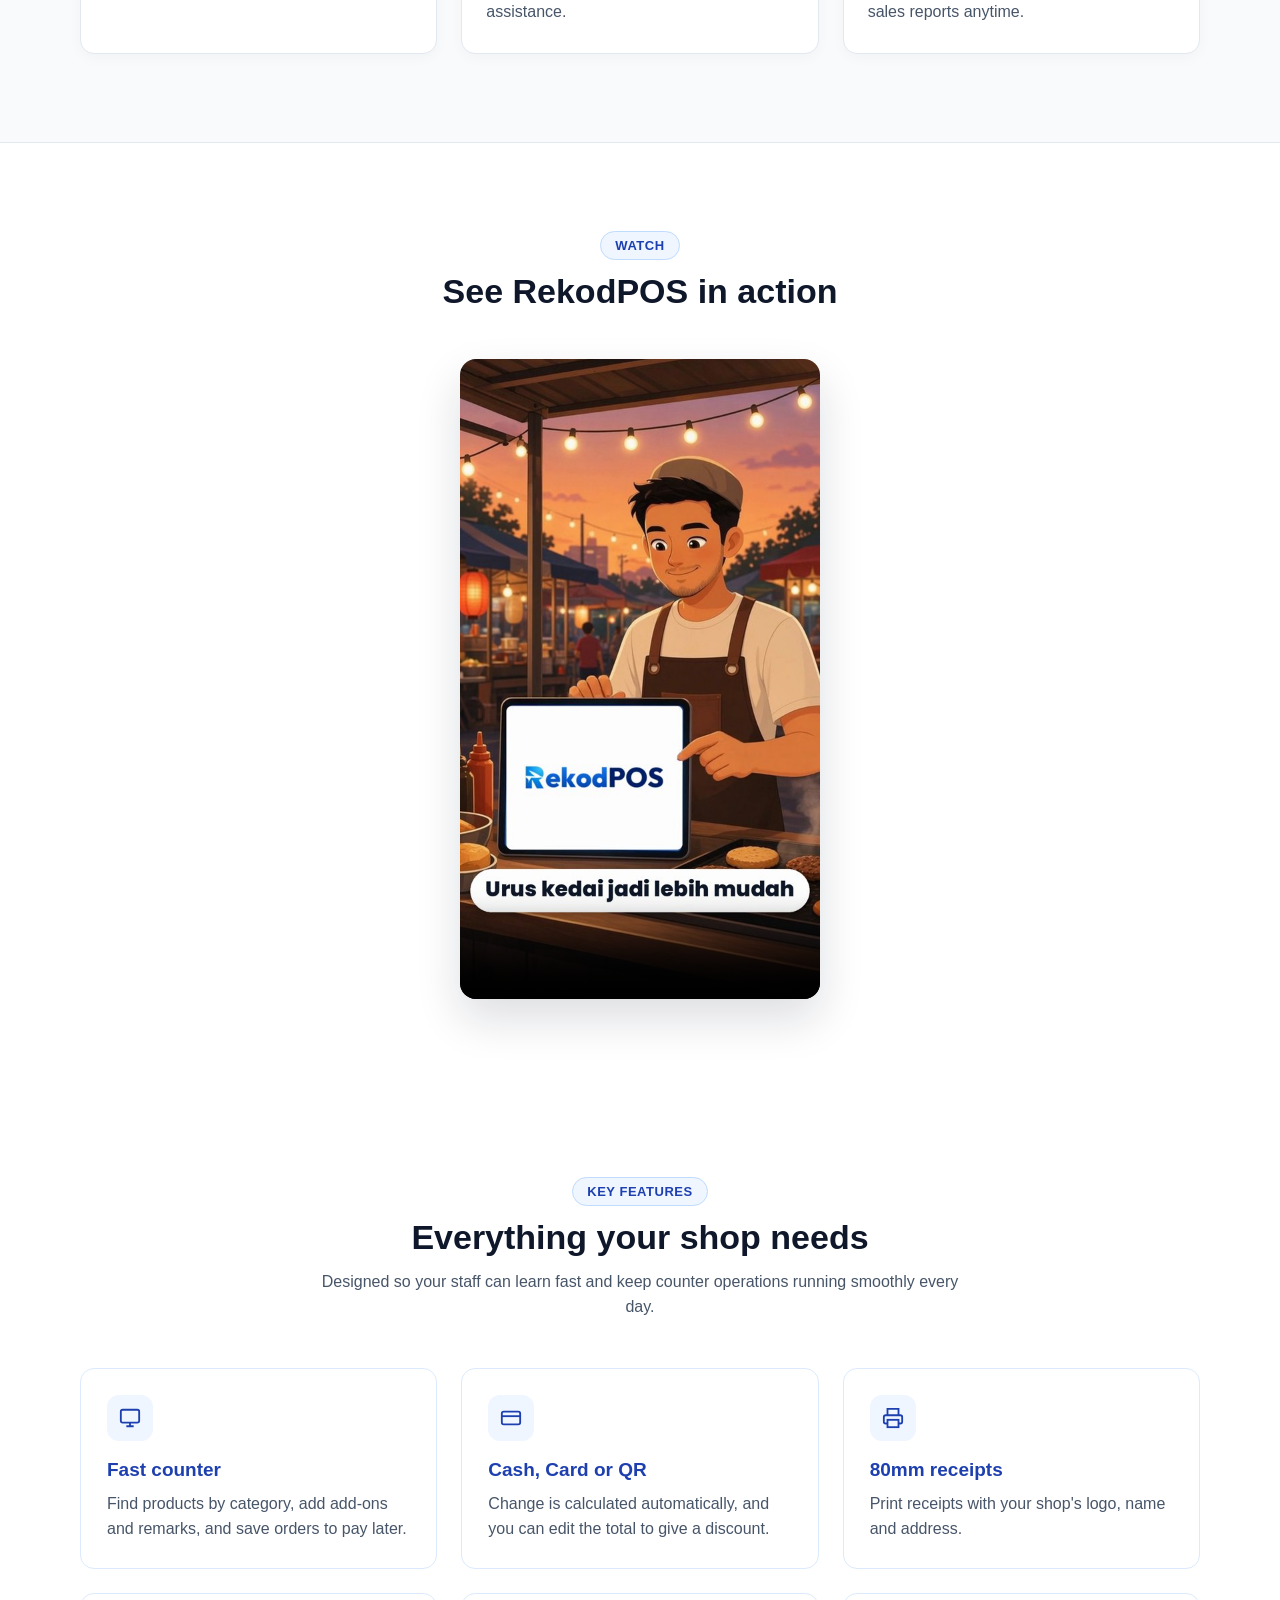
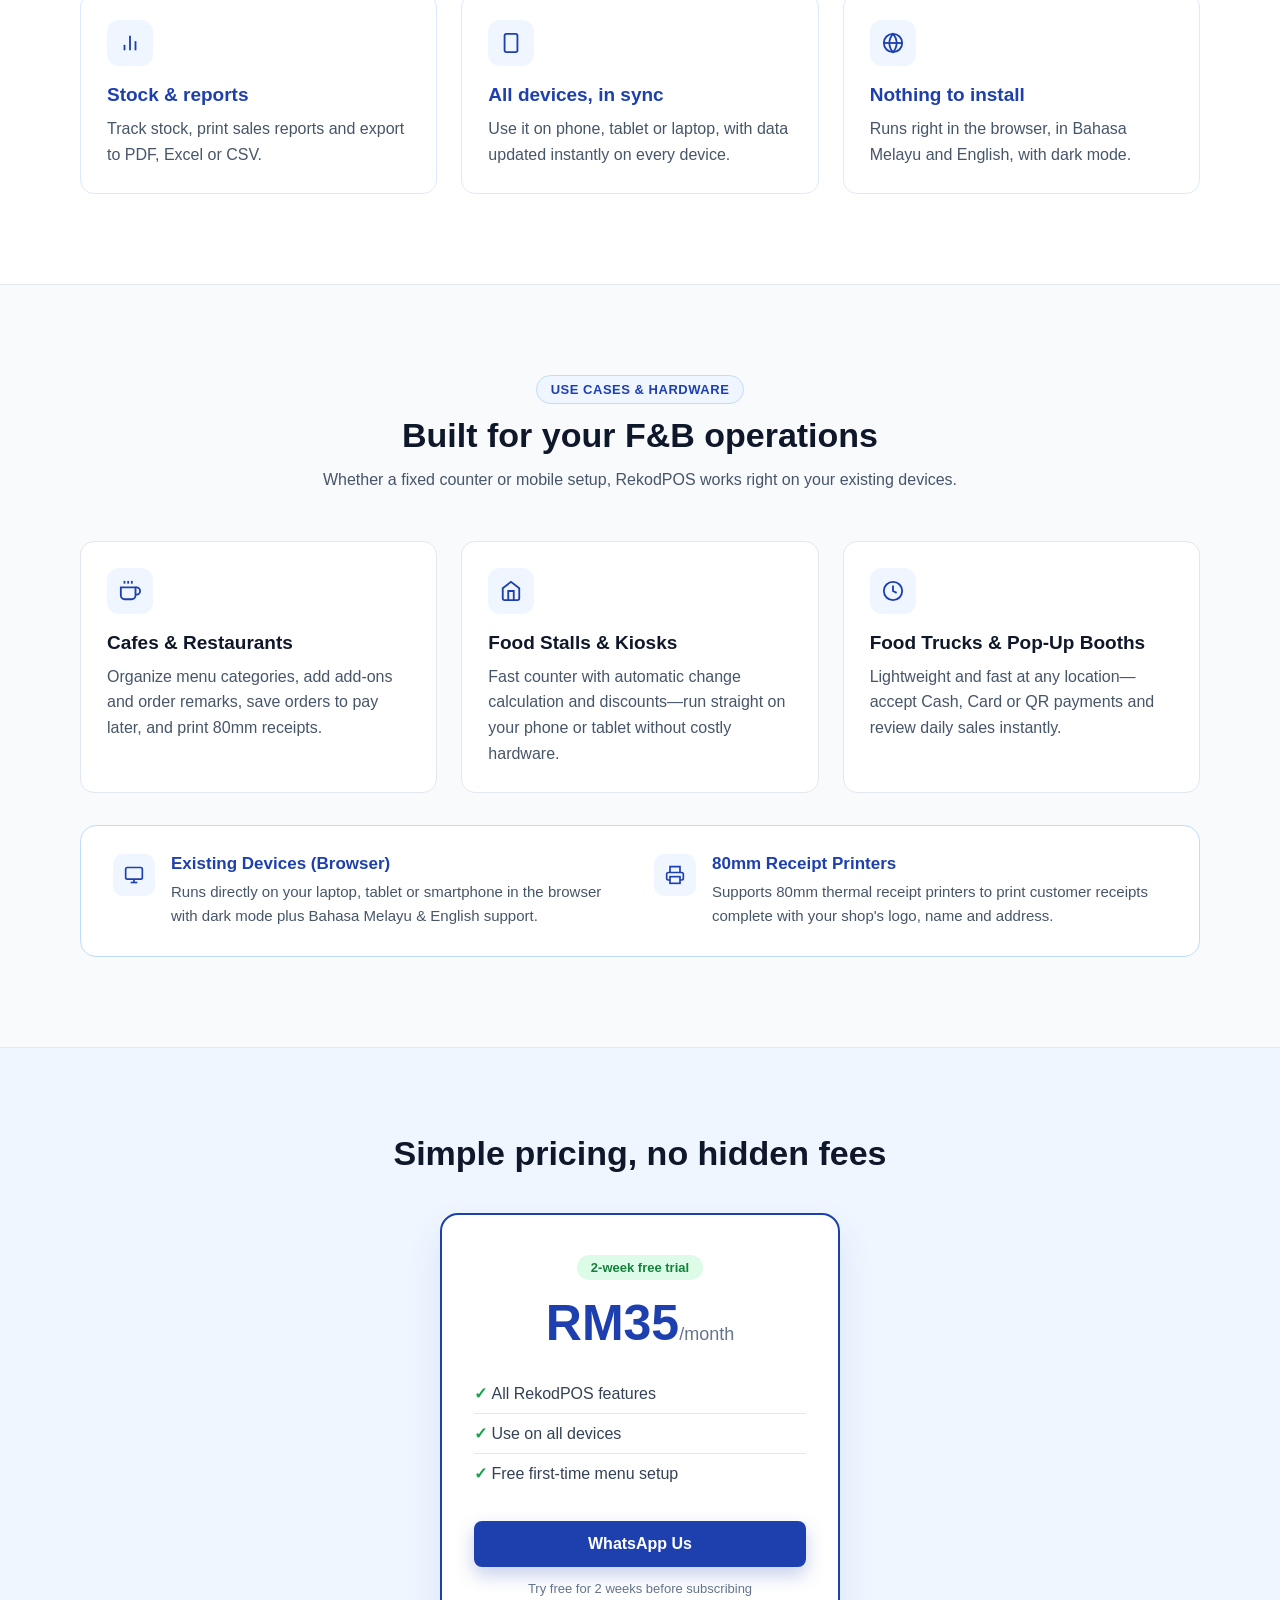
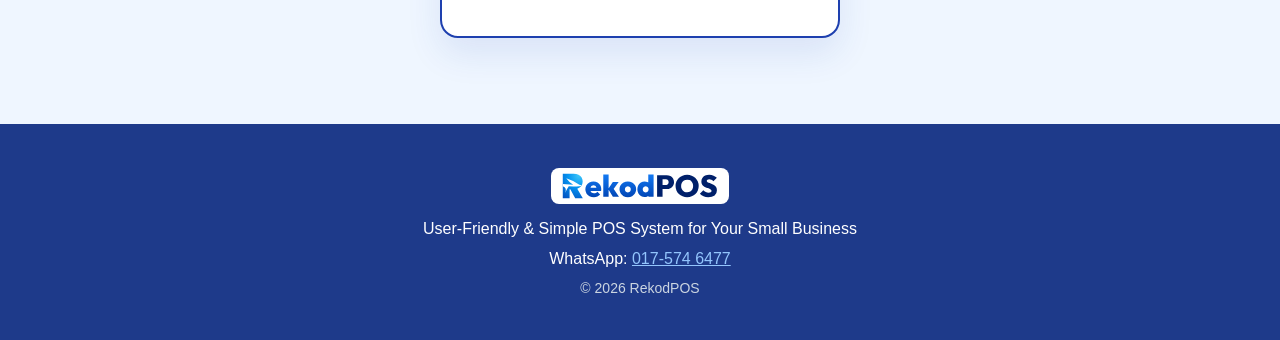
==== commit f8506812: "Update hero headline Co-authored-by: aariff545 <aariff545@users.noreply.github.com>" ====
--- a/index.html
+++ b/index.html
@@ -8,7 +8,7 @@
   <link rel="icon" type="image/png" sizes="32x32" href="images/favicon-32.png">
   <link rel="icon" type="image/svg+xml" href="images/rekodpos-icon.svg">
   <link rel="apple-touch-icon" href="images/apple-touch-icon.png">
-  <meta name="description" content="User-Friendly & Complete POS System for Your Business">
+  <meta name="description" content="User-Friendly & Simple POS System for Your Small Business">
   <meta property="og:title" content="RekodPOS - User-Friendly & Complete POS System">
   <meta property="og:description" content="Record sales, manage stock and print receipts. Free 2-week trial.">
   <meta property="og:image" content="https://rekodposweb.pages.dev/images/logo-512.png">
@@ -36,7 +36,7 @@
 
   <section class="hero">
     <span class="hero-badge" data-ms="Percubaan Percuma 2 Minggu • Sistem POS Berasaskan Web" data-en="2-Week Free Trial • Browser-Based POS">Percubaan Percuma 2 Minggu • Sistem POS Berasaskan Web</span>
-    <h1 data-ms="Sistem POS Mesra Pengguna & Lengkap untuk Bisnes Anda" data-en="User-Friendly & Complete POS System for Your Business">Sistem POS Mesra Pengguna &amp; Lengkap untuk Bisnes Anda</h1>
+    <h1 data-ms="Sistem POS Mesra Pengguna & Ringkas untuk Bisnes Kecil Anda" data-en="User-Friendly & Simple POS System for Your Small Business">Sistem POS Mesra Pengguna &amp; Ringkas untuk Bisnes Kecil Anda</h1>
     <p data-ms="Rekod jualan, urus stok dan cetak resit terus dari telefon atau laptop." data-en="Record sales, manage stock and print receipts from your phone or laptop.">Rekod jualan, urus stok dan cetak resit terus dari telefon atau laptop.</p>
     <div class="hero-cta">
       <a href="https://rekodpos.pages.dev" class="butang" target="_blank" rel="noopener noreferrer" data-ms="Cuba Sekarang" data-en="Try Now">Cuba Sekarang</a>
@@ -259,7 +259,7 @@
 
   <footer>
     <img src="images/rekodpos-wordmark-light.svg" alt="RekodPOS" class="logo">
-    <p data-ms="Sistem POS Mesra Pengguna & Lengkap untuk Bisnes Anda" data-en="User-Friendly & Complete POS System for Your Business">Sistem POS Mesra Pengguna &amp; Lengkap untuk Bisnes Anda</p>
+    <p data-ms="Sistem POS Mesra Pengguna & Ringkas untuk Bisnes Kecil Anda" data-en="User-Friendly & Simple POS System for Your Small Business">Sistem POS Mesra Pengguna &amp; Ringkas untuk Bisnes Kecil Anda</p>
     <p>WhatsApp: <a href="https://wa.me/60175746477" target="_blank" rel="noopener noreferrer">017-574 6477</a></p>
     <p class="hakcipta">© 2026 RekodPOS</p>
   </footer>
--- a/style.css
+++ b/style.css
@@ -505,6 +505,21 @@
 }
 
 /* Responsive */
+/* Seksyen Video */
+.video-seksyen {
+  padding: 88px 32px;
+  text-align: center;
+}
+
+.video-rekodpos {
+  display: block;
+  width: 100%;
+  max-width: 360px;
+  margin: 0 auto;
+  border-radius: 16px;
+  box-shadow: 0 20px 45px rgba(15, 23, 42, 0.14);
+}
+
 @media (max-width: 960px) {
   .grid-3 {
     grid-template-columns: repeat(2, 1fr);
